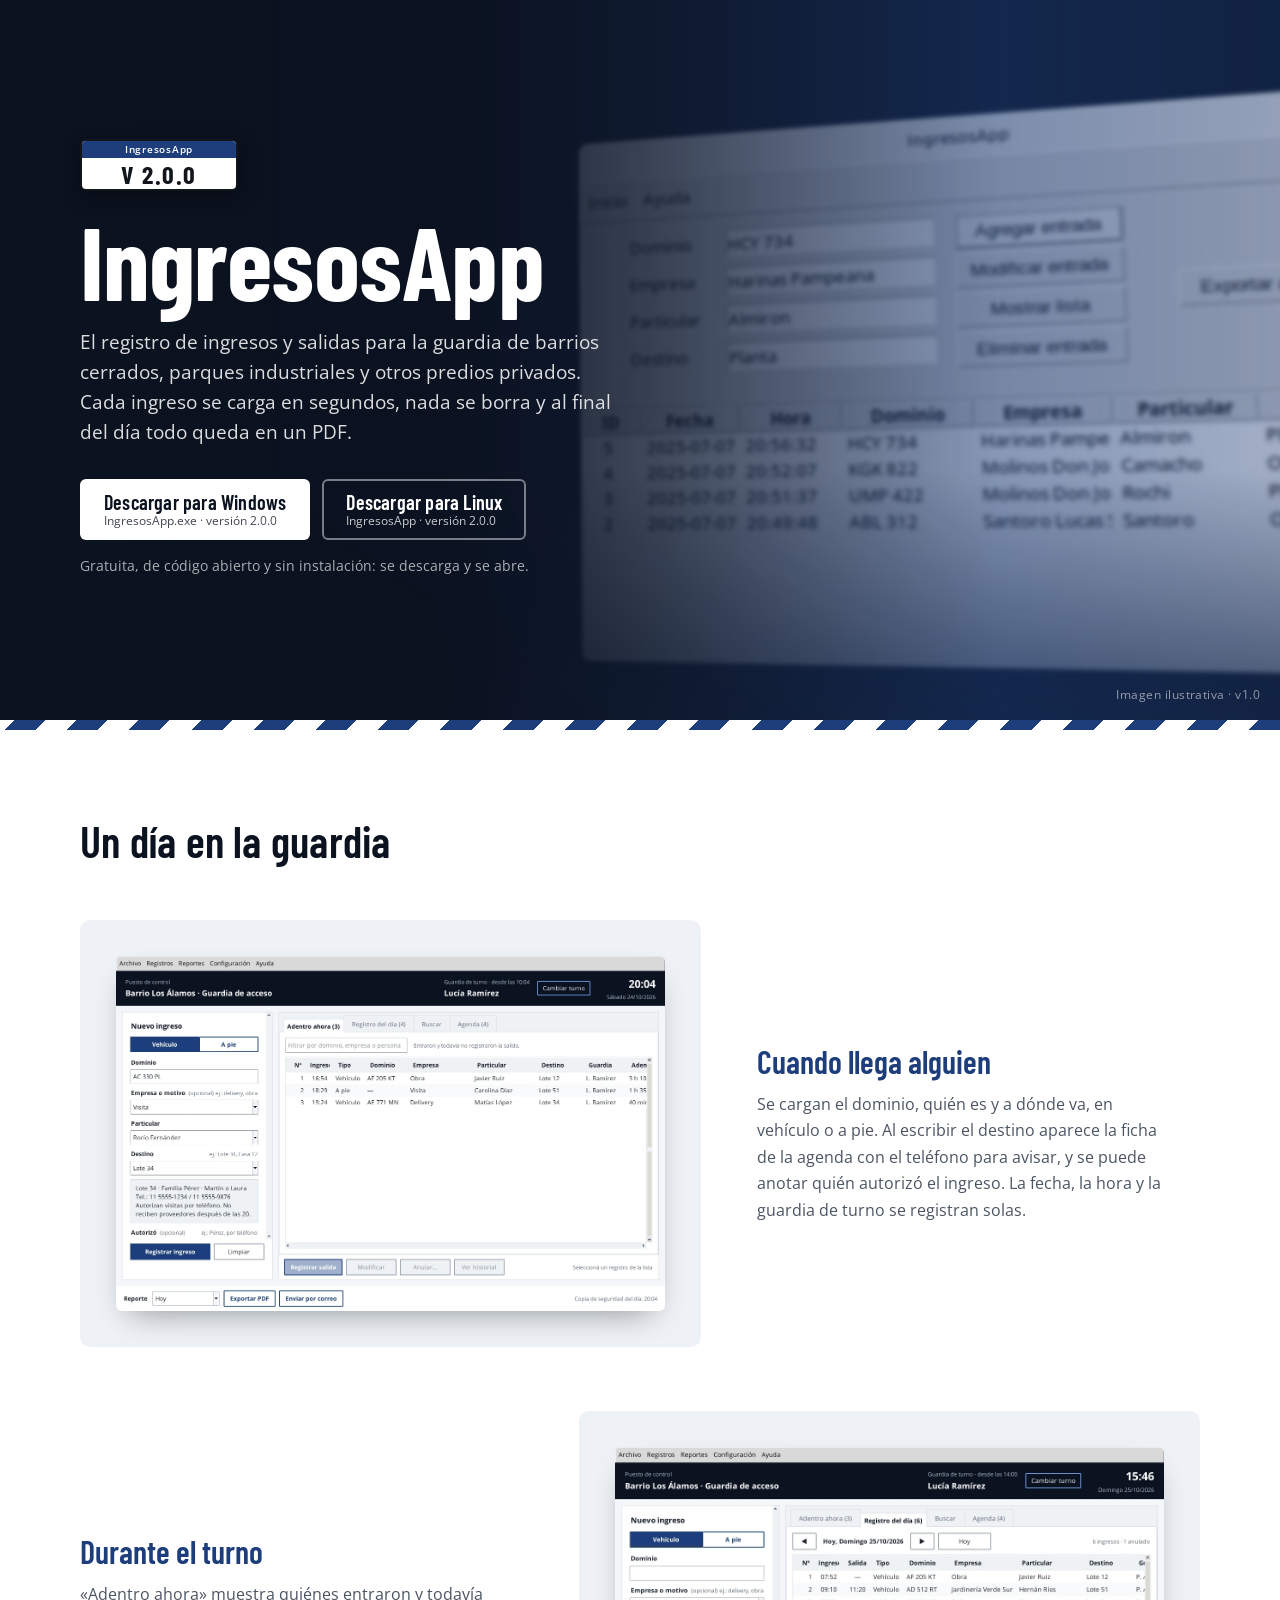
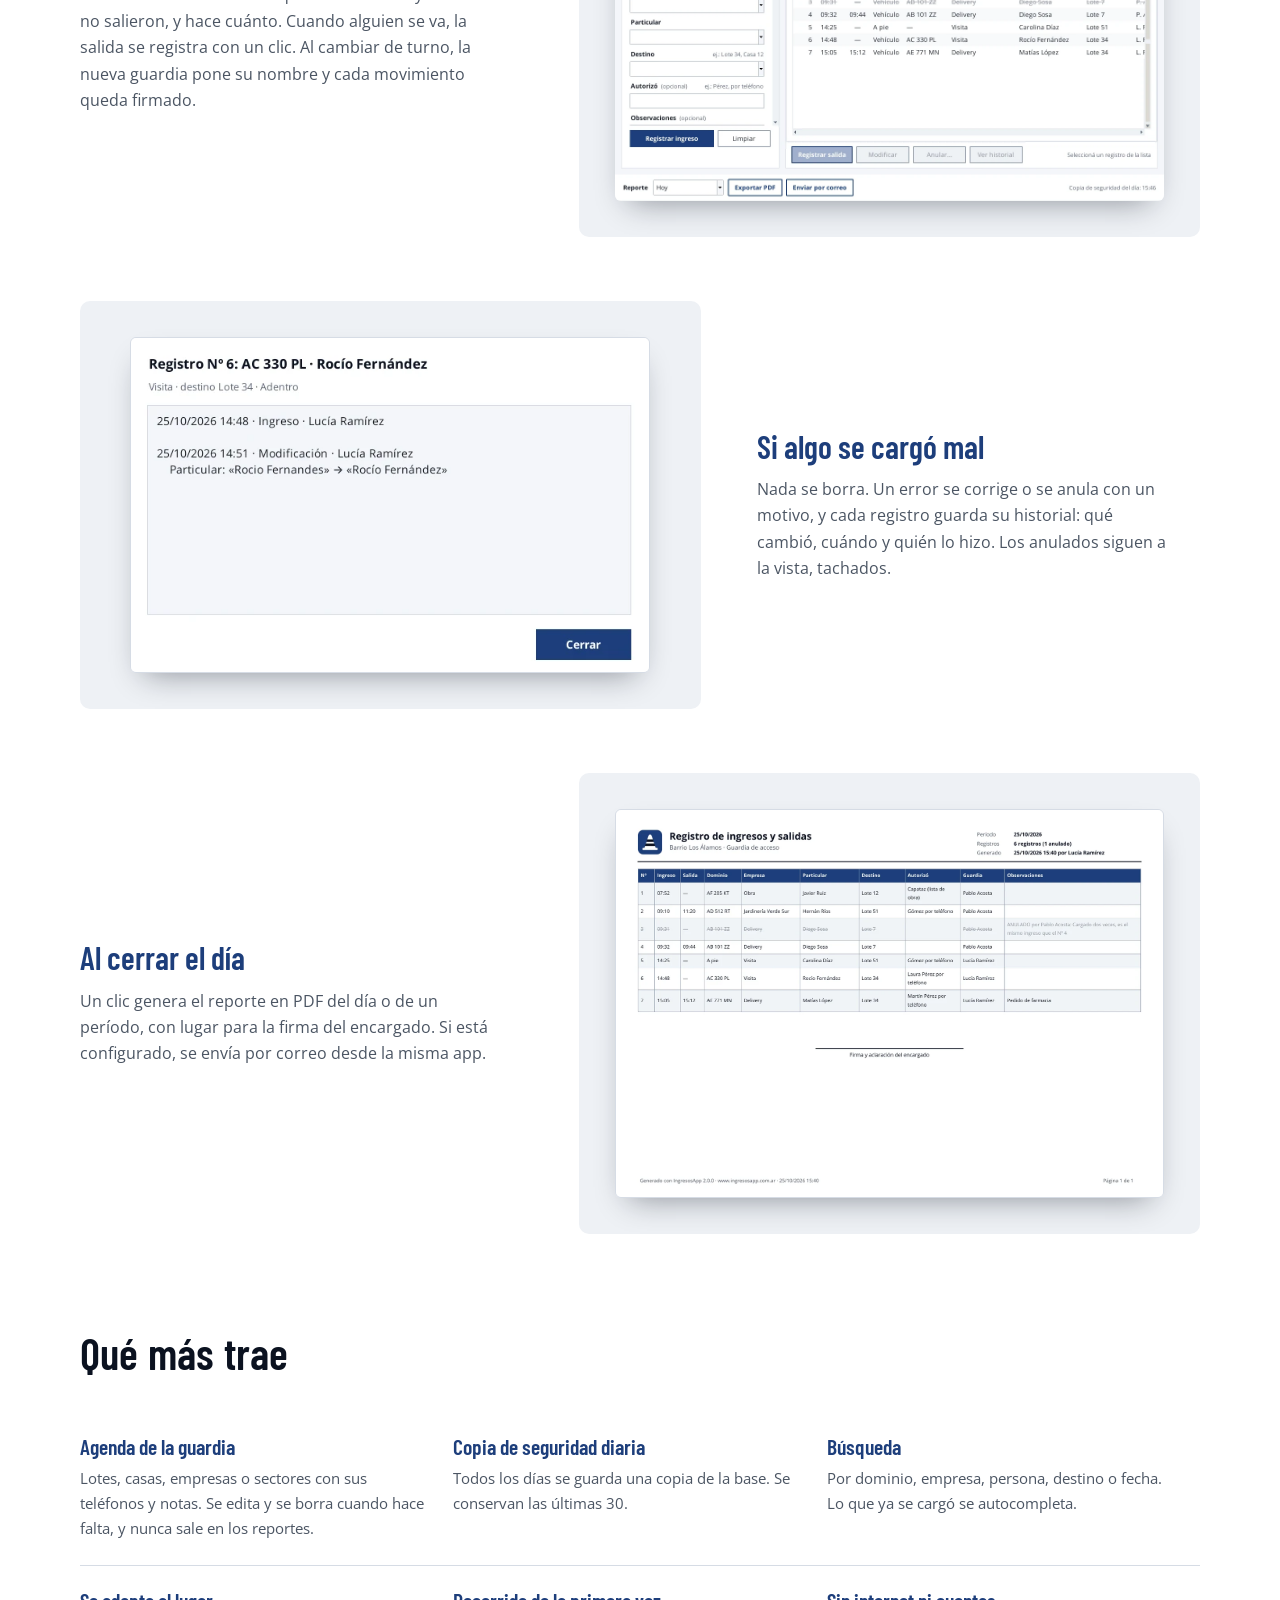
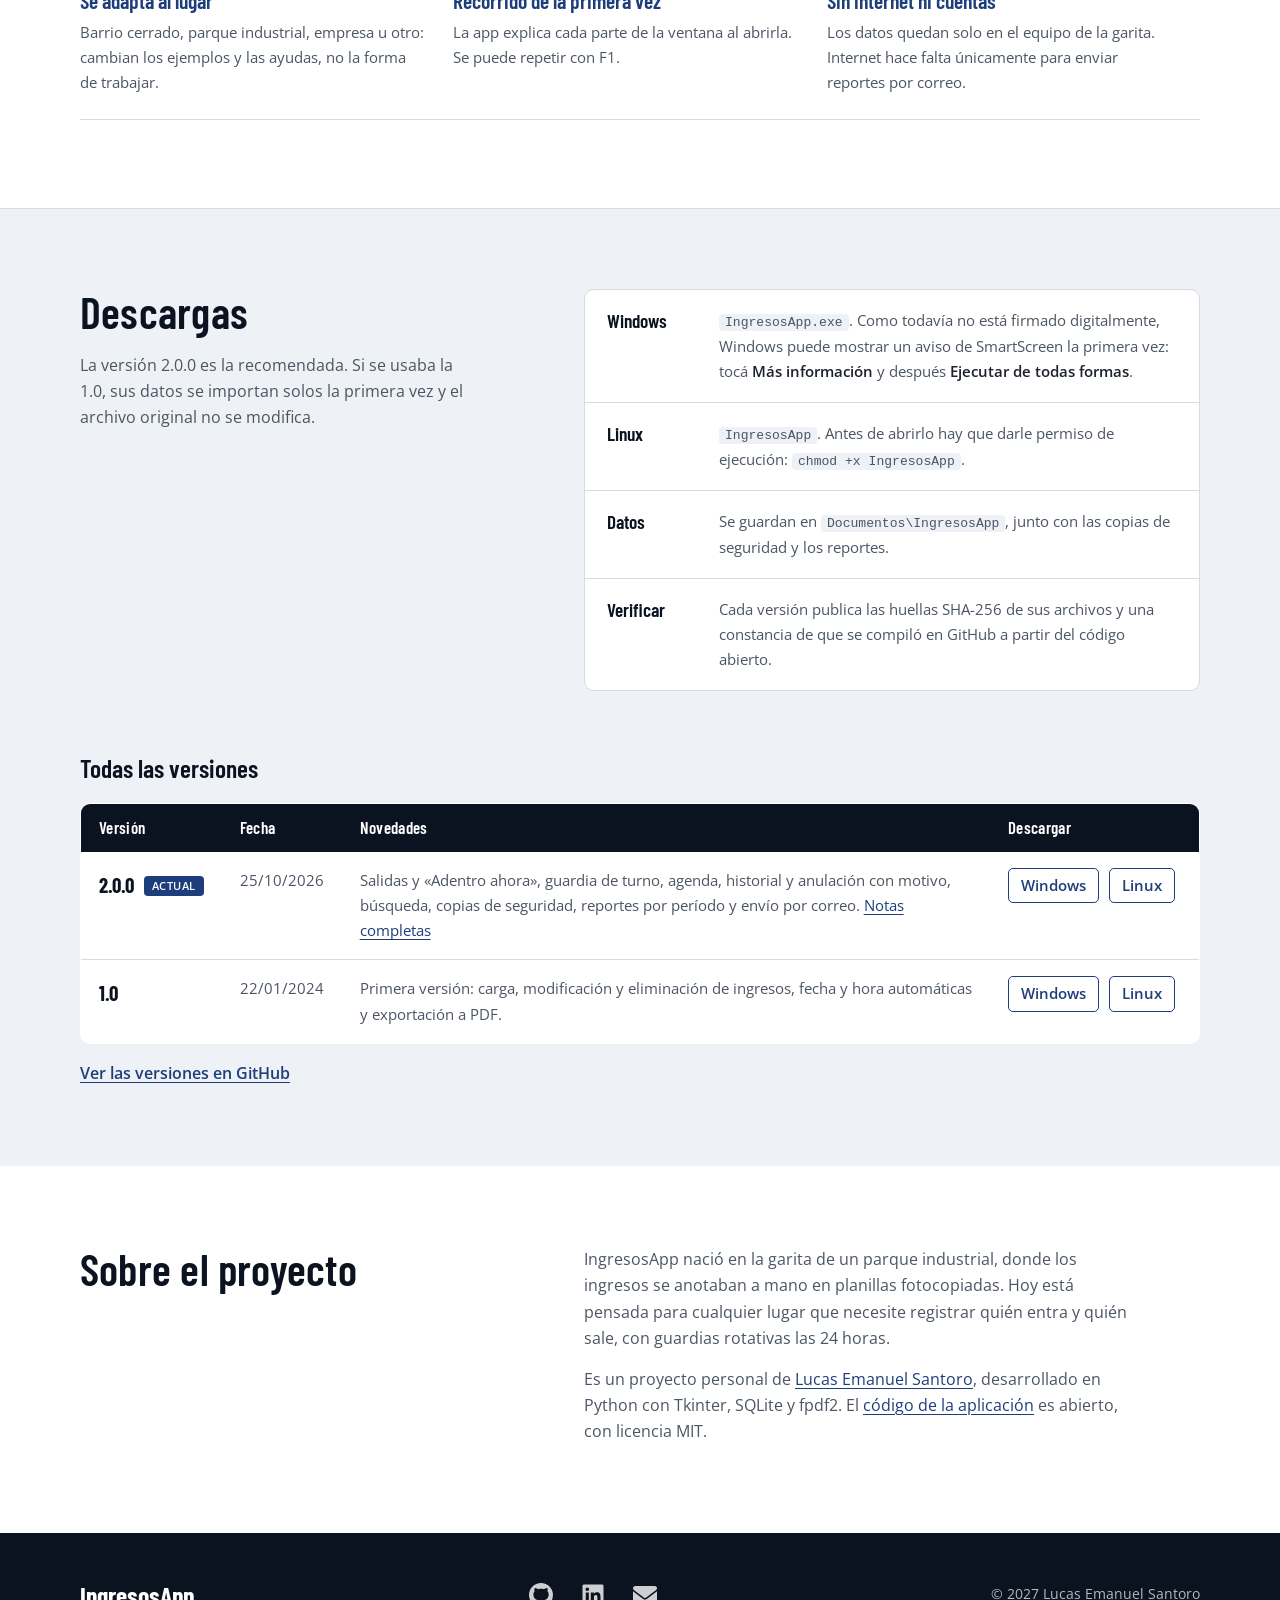
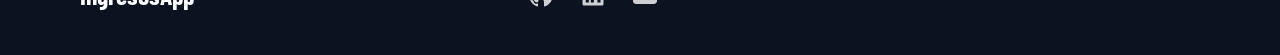
==== index.html @ 583773e7 "Patente 2.0.0, zoom en capturas y reporte PDF actual" ====
<!DOCTYPE html>
<html lang="es-AR">
<head>
  <meta charset="UTF-8" />
  <meta name="viewport" content="width=device-width, initial-scale=1" />
  <title>IngresosApp · Registro de ingresos para la guardia</title>
  <meta name="description" content="IngresosApp: aplicación de escritorio gratuita y de código abierto para registrar ingresos y salidas en barrios cerrados, parques industriales y otros predios privados. Descarga para Windows y Linux." />
  <meta name="theme-color" content="#0b1220" />
  <link rel="canonical" href="https://www.ingresosapp.com.ar/" />
  <link rel="icon" href="img/favicon.ico" sizes="any" />
  <link rel="icon" type="image/png" href="img/icono-32.png" sizes="32x32" />
  <link rel="apple-touch-icon" href="img/icono-180.png" />

  <meta property="og:type" content="website" />
  <meta property="og:locale" content="es_AR" />
  <meta property="og:title" content="IngresosApp · Registro de ingresos para la guardia" />
  <meta property="og:description" content="Ingresos y salidas, guardia de turno, agenda y reportes en PDF. Gratuita, para Windows y Linux." />
  <meta property="og:url" content="https://www.ingresosapp.com.ar/" />
  <meta property="og:image" content="https://www.ingresosapp.com.ar/img/og-imagen.jpg" />
  <meta property="og:image:width" content="1200" />
  <meta property="og:image:height" content="630" />
  <meta name="twitter:card" content="summary_large_image" />

  <link rel="preload" as="image" type="image/webp" href="img/banner-app.webp" fetchpriority="high" />
  <link rel="preconnect" href="https://fonts.googleapis.com" />
  <link rel="preconnect" href="https://fonts.gstatic.com" crossorigin />
  <link href="https://fonts.googleapis.com/css2?family=Barlow+Condensed:wght@500;600;700&family=Open+Sans:wght@400;600&display=swap" rel="stylesheet" />
  <link rel="stylesheet" href="styles.css?v=4" />
</head>
<body>

  <!-- Banner -->
  <header class="hero">
    <div class="hero-bg" aria-hidden="true">
      <img src="img/banner-app.webp" alt="" width="1220" height="832" fetchpriority="high" />
    </div>
    <p class="hero-caption">Imagen ilustrativa · v1.0</p>

    <div class="hero-inner">
      <p class="plate" aria-label="Versión 2.0.0">
        <span class="plate-band">IngresosApp</span>
        <span class="plate-text">V 2.0.0</span>
      </p>

      <h1>IngresosApp</h1>
      <p class="hero-lead">El registro de ingresos y salidas para la guardia de barrios cerrados, parques industriales y otros predios privados. Cada ingreso se carga en segundos, nada se borra y al final del día todo queda en un PDF.</p>

      <div class="hero-actions">
        <a class="btn btn--primary" href="https://github.com/Lucas68747/IngresosApp/releases/latest/download/IngresosApp.exe">
          Descargar para Windows
          <small>IngresosApp.exe · versión 2.0.0</small>
        </a>
        <a class="btn btn--ghost" href="https://github.com/Lucas68747/IngresosApp/releases/latest/download/IngresosApp">
          Descargar para Linux
          <small>IngresosApp · versión 2.0.0</small>
        </a>
      </div>
      <p class="hero-note">Gratuita, de código abierto y sin instalación: se descarga y se abre.</p>
    </div>
  </header>

  <div class="barrier" aria-hidden="true"></div>

  <main>

    <!-- Un día en la guardia -->
    <section class="day" aria-labelledby="day-title">
      <div class="wrap">
        <h2 id="day-title" class="section-heading">Un día en la guardia</h2>

        <article class="moment">
          <figure class="shot">
            <div class="zoom">
              <img src="img/captura-llegada.webp" width="1280" height="827" loading="lazy" decoding="async"
                 alt="Ventana de IngresosApp con un ingreso en carga: dominio, motivo, persona y destino, y debajo la ficha del lote con los teléfonos de la familia" />
            </div>
          </figure>
          <div class="moment-text">
            <h3>Cuando llega alguien</h3>
            <p>Se cargan el dominio, quién es y a dónde va, en vehículo o a pie. Al escribir el destino aparece la ficha de la agenda con el teléfono para avisar, y se puede anotar quién autorizó el ingreso. La fecha, la hora y la guardia de turno se registran solas.</p>
          </div>
        </article>

        <article class="moment moment--flip">
          <figure class="shot">
            <div class="zoom">
              <img src="img/captura-turno.webp" width="1220" height="788" loading="lazy" decoding="async"
                 alt="Registro del día en IngresosApp con siete ingresos, sus horarios de salida, la guardia de cada uno y un registro anulado tachado" />
            </div>
          </figure>
          <div class="moment-text">
            <h3>Durante el turno</h3>
            <p>«Adentro ahora» muestra quiénes entraron y todavía no salieron, y hace cuánto. Cuando alguien se va, la salida se registra con un clic. Al cambiar de turno, la nueva guardia pone su nombre y cada movimiento queda firmado.</p>
          </div>
        </article>

        <article class="moment">
          <figure class="shot shot--dialog">
            <div class="zoom">
              <img src="img/captura-historial.webp" width="642" height="414" loading="lazy" decoding="async"
                 alt="Historial de un registro en IngresosApp: el ingreso y una corrección del nombre, con fecha, hora y guardia" />
            </div>
          </figure>
          <div class="moment-text">
            <h3>Si algo se cargó mal</h3>
            <p>Nada se borra. Un error se corrige o se anula con un motivo, y cada registro guarda su historial: qué cambió, cuándo y quién lo hizo. Los anulados siguen a la vista, tachados.</p>
          </div>
        </article>

        <article class="moment moment--flip">
          <figure class="shot shot--paper">
            <div class="zoom">
              <img src="img/captura-reporte.webp" width="1400" height="991" loading="lazy" decoding="async"
                 alt="Reporte en PDF de IngresosApp con la tabla de ingresos y salidas del día y el lugar para la firma del encargado" />
            </div>
          </figure>
          <div class="moment-text">
            <h3>Al cerrar el día</h3>
            <p>Un clic genera el reporte en PDF del día o de un período, con lugar para la firma del encargado. Si está configurado, se envía por correo desde la misma app.</p>
          </div>
        </article>
      </div>
    </section>

    <!-- Qué más trae -->
    <section class="extras" aria-labelledby="extras-title">
      <div class="wrap">
        <h2 id="extras-title" class="section-heading">Qué más trae</h2>
        <ul class="extras-list">
          <li>
            <h3>Agenda de la guardia</h3>
            <p>Lotes, casas, empresas o sectores con sus teléfonos y notas. Se edita y se borra cuando hace falta, y nunca sale en los reportes.</p>
          </li>
          <li>
            <h3>Copia de seguridad diaria</h3>
            <p>Todos los días se guarda una copia de la base. Se conservan las últimas 30.</p>
          </li>
          <li>
            <h3>Búsqueda</h3>
            <p>Por dominio, empresa, persona, destino o fecha. Lo que ya se cargó se autocompleta.</p>
          </li>
          <li>
            <h3>Se adapta al lugar</h3>
            <p>Barrio cerrado, parque industrial, empresa u otro: cambian los ejemplos y las ayudas, no la forma de trabajar.</p>
          </li>
          <li>
            <h3>Recorrido de la primera vez</h3>
            <p>La app explica cada parte de la ventana al abrirla. Se puede repetir con F1.</p>
          </li>
          <li>
            <h3>Sin internet ni cuentas</h3>
            <p>Los datos quedan solo en el equipo de la garita. Internet hace falta únicamente para enviar reportes por correo.</p>
          </li>
        </ul>
      </div>
    </section>

    <!-- Descargas -->
    <section class="download" id="descargas" aria-labelledby="download-title">
      <div class="wrap">
        <div class="download-grid">
          <div>
            <h2 id="download-title" class="section-heading">Descargas</h2>
            <p>La versión 2.0.0 es la recomendada. Si se usaba la 1.0, sus datos se importan solos la primera vez y el archivo original no se modifica.</p>
          </div>

          <dl class="specs">
            <div>
              <dt>Windows</dt>
              <dd><code>IngresosApp.exe</code>. Como todavía no está firmado digitalmente, Windows puede mostrar un aviso de SmartScreen la primera vez: tocá <strong>Más información</strong> y después <strong>Ejecutar de todas formas</strong>.</dd>
            </div>
            <div>
              <dt>Linux</dt>
              <dd><code>IngresosApp</code>. Antes de abrirlo hay que darle permiso de ejecución: <code>chmod +x IngresosApp</code>.</dd>
            </div>
            <div>
              <dt>Datos</dt>
              <dd>Se guardan en <code>Documentos\IngresosApp</code>, junto con las copias de seguridad y los reportes.</dd>
            </div>
            <div>
              <dt>Verificar</dt>
              <dd>Cada versión publica las huellas SHA-256 de sus archivos y una constancia de que se compiló en GitHub a partir del código abierto.</dd>
            </div>
          </dl>
        </div>

        <div class="versions">
          <h3 class="versions-title">Todas las versiones</h3>
          <table>
            <thead>
              <tr>
                <th scope="col">Versión</th>
                <th scope="col">Fecha</th>
                <th scope="col">Novedades</th>
                <th scope="col">Descargar</th>
              </tr>
            </thead>
            <tbody>
              <tr>
                <th scope="row">2.0.0 <span class="tag">Actual</span></th>
                <td data-label="Fecha">25/10/2026</td>
                <td data-label="Novedades">Salidas y «Adentro ahora», guardia de turno, agenda, historial y anulación con motivo, búsqueda, copias de seguridad, reportes por período y envío por correo. <a href="https://github.com/Lucas68747/IngresosApp/releases/tag/v2.0.0" target="_blank" rel="noopener">Notas completas</a></td>
                <td data-label="Descargar" class="dl-links">
                  <a href="https://github.com/Lucas68747/IngresosApp/releases/download/v2.0.0/IngresosApp.exe">Windows</a>
                  <a href="https://github.com/Lucas68747/IngresosApp/releases/download/v2.0.0/IngresosApp">Linux</a>
                </td>
              </tr>
              <tr>
                <th scope="row">1.0</th>
                <td data-label="Fecha">22/01/2024</td>
                <td data-label="Novedades">Primera versión: carga, modificación y eliminación de ingresos, fecha y hora automáticas y exportación a PDF.</td>
                <td data-label="Descargar" class="dl-links">
                  <a href="https://github.com/Lucas68747/IngresosApp/releases/download/v1.0/IngresosApp.exe">Windows</a>
                  <a href="https://github.com/Lucas68747/IngresosApp/releases/download/v1.0/IngresosApp">Linux</a>
                </td>
              </tr>
            </tbody>
          </table>
          <p class="more-link"><a href="https://github.com/Lucas68747/IngresosApp/releases" target="_blank" rel="noopener">Ver las versiones en GitHub</a></p>
        </div>
      </div>
    </section>

    <!-- Sobre el proyecto -->
    <section class="about" aria-labelledby="about-title">
      <div class="wrap about-grid">
        <h2 id="about-title" class="section-heading">Sobre el proyecto</h2>
        <div class="about-text">
          <p>IngresosApp nació en la garita de un parque industrial, donde los ingresos se anotaban a mano en planillas fotocopiadas. Hoy está pensada para cualquier lugar que necesite registrar quién entra y quién sale, con guardias rotativas las 24 horas.</p>
          <p>Es un proyecto personal de <a href="https://www.lucassantoro.com.ar/" target="_blank" rel="noopener">Lucas Emanuel Santoro</a>, desarrollado en Python con Tkinter, SQLite y fpdf2. El <a href="https://github.com/Lucas68747/IngresosApp" target="_blank" rel="noopener">código de la aplicación</a> es abierto, con licencia MIT.</p>
        </div>
      </div>
    </section>

  </main>

  <footer class="site-footer">
    <div class="wrap footer-inner">
      <p class="footer-brand">IngresosApp</p>
      <ul class="social">
        <li>
          <a href="https://github.com/Lucas68747" target="_blank" rel="noopener" aria-label="GitHub">
            <svg viewBox="0 0 16 16" aria-hidden="true"><path fill="currentColor" d="M8 0C3.58 0 0 3.58 0 8c0 3.54 2.29 6.53 5.47 7.59.4.07.55-.17.55-.38 0-.19-.01-.82-.01-1.49-2.01.37-2.53-.49-2.69-.94-.09-.23-.48-.94-.82-1.13-.28-.15-.68-.52-.01-.53.63-.01 1.08.58 1.23.82.72 1.21 1.87.87 2.33.66.07-.52.28-.87.51-1.07-1.78-.2-3.64-.89-3.64-3.95 0-.87.31-1.59.82-2.15-.08-.2-.36-1.02.08-2.12 0 0 .67-.21 2.2.82.64-.18 1.32-.27 2-.27.68 0 1.36.09 2 .27 1.53-1.04 2.2-.82 2.2-.82.44 1.1.16 1.92.08 2.12.51.56.82 1.27.82 2.15 0 3.07-1.87 3.75-3.65 3.95.29.25.54.73.54 1.48 0 1.07-.01 1.93-.01 2.2 0 .21.15.46.55.38A8.013 8.013 0 0016 8c0-4.42-3.58-8-8-8z"/></svg>
          </a>
        </li>
        <li>
          <a href="https://www.linkedin.com/in/lucassantoro/" target="_blank" rel="noopener" aria-label="LinkedIn">
            <svg viewBox="0 0 448 512" aria-hidden="true"><path fill="currentColor" d="M416 32H31.9C14.3 32 0 46.5 0 64.3v383.4C0 465.5 14.3 480 31.9 480H416c17.6 0 32-14.5 32-32.3V64.3c0-17.8-14.4-32.3-32-32.3zM135.4 416H69V202.2h66.5V416zm-33.2-243c-21.3 0-38.5-17.3-38.5-38.5S80.9 96 102.2 96c21.2 0 38.5 17.3 38.5 38.5 0 21.3-17.2 38.5-38.5 38.5zm282.1 243h-66.4V312c0-24.8-.5-56.7-34.5-56.7-34.6 0-39.9 27-39.9 54.9V416h-66.4V202.2h63.7v29.2h.9c8.9-16.8 30.6-34.5 62.9-34.5 67.2 0 79.7 44.3 79.7 101.9V416z"/></svg>
          </a>
        </li>
        <li>
          <a href="mailto:lucassantoroemanuel@gmail.com" aria-label="Correo electrónico">
            <svg viewBox="0 0 512 512" aria-hidden="true"><path fill="currentColor" d="M48 64C21.5 64 0 85.5 0 112c0 15.1 7.1 29.3 19.2 38.4L236.8 313.6c11.4 8.5 27 8.5 38.4 0L492.8 150.4c12.1-9.1 19.2-23.3 19.2-38.4c0-26.5-21.5-48-48-48L48 64zM0 176L0 384c0 35.3 28.7 64 64 64l384 0c35.3 0 64-28.7 64-64l0-208L294.4 339.2c-22.8 17.1-54 17.1-76.8 0L0 176z"/></svg>
          </a>
        </li>
      </ul>
      <p class="copyright">&copy; 2027 Lucas Emanuel Santoro</p>
    </div>
  </footer>

  <script>
    // Zoom de las capturas: al pasar el mouse, se amplía la zona donde está el puntero.
    document.querySelectorAll(".zoom").forEach((marco) => {
      marco.addEventListener("mousemove", (e) => {
        const r = marco.getBoundingClientRect();
        marco.style.setProperty("--x", ((e.clientX - r.left) / r.width) * 100 + "%");
        marco.style.setProperty("--y", ((e.clientY - r.top) / r.height) * 100 + "%");
      });
    });
  </script>

</body>
</html>
---- styles.css ----
/* ==========================================================
   IngresosApp
   Paleta compartida con lucassantoro.com.ar; tipografía y
   composición propias (cartelería vial / guardia de acceso).
   ========================================================== */
:root {
  --night: #0b1220;
  --night-2: #101c33;
  --blue: #1d3e7b;
  --blue-dark: #163161;
  --signal: #6f9ae0;      /* celeste: acentos sobre fondo oscuro y foco */
  --mist: #eef1f5;
  --paper: #ffffff;
  --ink: #1c222c;
  --ink-soft: #4b5563;
  --line: #d6dce5;
  --display: 'Barlow Condensed', 'Arial Narrow', sans-serif;
  --body: 'Open Sans', system-ui, sans-serif;
  --mono: ui-monospace, "Cascadia Mono", Consolas, monospace;
}

*, *::before, *::after {
  margin: 0;
  padding: 0;
  box-sizing: border-box;
}

body {
  font-family: var(--body);
  font-size: 1rem;
  line-height: 1.65;
  color: var(--ink);
  background: var(--paper);
  -webkit-font-smoothing: antialiased;
}

img { display: block; max-width: 100%; }

a { color: var(--blue); text-underline-offset: 3px; }
a:hover { color: var(--blue-dark); }

a:focus-visible {
  outline: 3px solid var(--signal);
  outline-offset: 3px;
  border-radius: 4px;
}

code {
  font-family: var(--mono);
  font-size: 0.86em;
  padding: 1px 6px;
  background: var(--mist);
  border-radius: 4px;
  white-space: nowrap;
}

.wrap {
  width: min(100% - 40px, 1120px);
  margin-inline: auto;
}

.section-heading {
  font-family: var(--display);
  font-weight: 600;
  font-size: clamp(2rem, 1.5rem + 2vw, 2.75rem);
  line-height: 1.05;
  letter-spacing: 0.005em;
  color: var(--night);
}

/* ==========================================================
   Banner: la app de fondo, velada en azul noche
   ========================================================== */
.hero {
  position: relative;
  isolation: isolate;
  overflow: hidden;
  min-height: clamp(560px, 82vh, 720px);
  display: flex;
  align-items: center;
  color: #fff;
  background: var(--night);
}

.hero-bg {
  position: absolute;
  inset: 0;
  z-index: -2;
  perspective: 1600px;
}

.hero-bg img {
  position: absolute;
  top: 52%;
  right: -10%;
  width: min(68vw, 1000px);
  height: auto;
  border-radius: 10px;
  transform: translateY(-50%) rotateY(-16deg) rotateX(5deg) rotateZ(-2deg);
  transform-origin: right center;
  filter: blur(2.5px) saturate(0.55);
  opacity: 0.95;
  transition: filter 0.6s ease, transform 0.8s ease;
}

/* Velo: azul noche sólido detrás del texto, que se abre hacia la captura */
.hero::before {
  content: "";
  position: absolute;
  inset: 0;
  z-index: -1;
  background:
    linear-gradient(90deg,
      var(--night) 0%,
      rgba(11, 18, 32, 0.96) 34%,
      rgba(16, 28, 51, 0.78) 52%,
      rgba(29, 62, 123, 0.5) 78%,
      rgba(29, 62, 123, 0.38) 100%),
    linear-gradient(0deg, rgba(11, 18, 32, 0.7) 0%, rgba(11, 18, 32, 0) 35%);
  transition: opacity 0.6s ease;
}

/* Al pasar el mouse, la captura se enfoca: la app "aparece" detrás del texto */
@media (hover: hover) {
  .hero:hover .hero-bg img {
    filter: blur(0) saturate(0.85);
  }
}

@media (hover: hover) and (prefers-reduced-motion: no-preference) {
  .hero:hover .hero-bg img {
    transform: translateY(-50%) rotateY(-11deg) rotateX(3deg) rotateZ(-1.5deg);
  }
}

/* Leyenda sobre la captura del banner */
.hero-caption {
  position: absolute;
  right: 20px;
  bottom: 16px;
  z-index: 1;
  font-size: 0.72rem;
  letter-spacing: 0.04em;
  color: rgba(255, 255, 255, 0.55);
}

.hero-inner {
  width: min(100% - 40px, 1120px);
  margin-inline: auto;
  padding: 72px 0 80px;
}

.hero-inner > * { max-width: 540px; }

/* Patente Mercosur con la versión */
.plate {
  display: inline-flex;
  flex-direction: column;
  align-items: stretch;
  width: 158px;
  overflow: hidden;
  background: #fff;
  border: 2px solid #11151c;
  border-radius: 6px;
  color: #11151c;
  text-align: center;
  box-shadow: 0 6px 18px rgba(0, 0, 0, 0.35);
}

.plate-band {
  background: var(--blue);
  color: #fff;
  font-family: var(--body);
  font-size: 0.6rem;
  font-weight: 600;
  letter-spacing: 0.08em;
  line-height: 1;
  padding: 4px 0 3px;
}

.plate-text {
  font-family: var(--display);
  font-size: 1.6rem;
  font-weight: 700;
  letter-spacing: 0.08em;
  line-height: 1.1;
  padding: 2px 0 1px;
}

.hero h1 {
  margin-top: 22px;
  font-family: var(--display);
  font-weight: 700;
  font-size: clamp(3.6rem, 2.2rem + 6vw, 6.5rem);
  line-height: 0.9;
  letter-spacing: -0.005em;
}

.hero-lead {
  margin-top: 20px;
  font-size: clamp(1.02rem, 0.95rem + 0.35vw, 1.18rem);
  line-height: 1.6;
  color: rgba(255, 255, 255, 0.86);
}

.hero-actions {
  display: flex;
  flex-wrap: wrap;
  gap: 12px;
  margin-top: 32px;
}

.hero-note {
  margin-top: 14px;
  font-size: 0.9rem;
  color: rgba(255, 255, 255, 0.66);
}

/* Botones de descarga */
.btn {
  display: inline-flex;
  flex-direction: column;
  justify-content: center;
  min-height: 56px;
  padding: 10px 22px;
  font-family: var(--display);
  font-size: 1.25rem;
  font-weight: 600;
  line-height: 1.15;
  letter-spacing: 0.01em;
  text-decoration: none;
  border-radius: 6px;
  border: 2px solid transparent;
  transition: background-color 0.15s ease, border-color 0.15s ease, color 0.15s ease;
}

.btn small {
  font-family: var(--body);
  font-size: 0.74rem;
  font-weight: 400;
  letter-spacing: 0;
  opacity: 0.78;
}

.btn--primary {
  color: var(--night);
  background: #fff;
}

.btn--primary:hover {
  color: var(--night);
  background: #dfe8f6;
}

.btn--ghost {
  color: #fff;
  border-color: rgba(255, 255, 255, 0.45);
}

.btn--ghost:hover {
  color: #fff;
  border-color: #fff;
  background: rgba(255, 255, 255, 0.08);
}

.hero a:focus-visible { outline-color: #fff; }

/* Banda de barrera: la única franja decorativa del sitio */
.barrier {
  height: 10px;
  background: repeating-linear-gradient(-45deg,
    var(--blue) 0 22px,
    #fff 22px 44px);
}

/* ==========================================================
   Un día en la guardia
   ========================================================== */
.day {
  padding: 88px 0 96px;
}

.day .section-heading {
  margin-bottom: 56px;
}

.moment {
  display: grid;
  grid-template-columns: 1fr;
  gap: 24px;
  align-items: center;
}

.moment + .moment {
  margin-top: 64px;
}

@media (min-width: 860px) {
  .moment {
    grid-template-columns: 7fr 5fr;
    gap: 56px;
  }

  .moment--flip {
    grid-template-columns: 5fr 7fr;
  }

  .moment--flip .shot { order: 2; }
}

.shot {
  background: var(--mist);
  border-radius: 10px;
  padding: clamp(16px, 3vw, 36px);
}

/* Marco de cada captura: al pasar el mouse se amplía donde apunta el puntero */
.zoom {
  overflow: hidden;
  border-radius: 6px;
  box-shadow: 0 14px 30px -14px rgba(11, 18, 32, 0.45);
}

.zoom img {
  width: 100%;
  height: auto;
  transform-origin: var(--x, 50%) var(--y, 50%);
  transition: transform 0.25s ease;
}

@media (hover: hover) and (pointer: fine) {
  .zoom { cursor: zoom-in; }
  .zoom:hover img { transform: scale(2.2); }
}

.shot--paper .zoom,
.shot--dialog .zoom {
  border: 1px solid var(--line);
}

.shot--dialog .zoom {
  max-width: 520px;
  margin-inline: auto;
}

.moment-text h3 {
  font-family: var(--display);
  font-weight: 600;
  font-size: clamp(1.6rem, 1.35rem + 0.9vw, 2rem);
  line-height: 1.1;
  color: var(--blue);
}

.moment-text p {
  margin-top: 12px;
  max-width: 46ch;
  color: var(--ink-soft);
}

/* ==========================================================
   Qué más trae
   ========================================================== */
.extras {
  padding: 0 0 88px;
}

.extras .section-heading {
  margin-bottom: 36px;
}

.extras-list {
  list-style: none;
  display: grid;
  grid-template-columns: repeat(auto-fit, minmax(260px, 1fr));
}

@media (min-width: 900px) {
  .extras-list { grid-template-columns: repeat(3, 1fr); }
  gap: 0;
  border-top: 3px solid var(--night);
}

.extras-list li {
  padding: 22px 28px 24px 0;
  border-bottom: 1px solid var(--line);
}

.extras-list h3 {
  font-family: var(--display);
  font-weight: 600;
  font-size: 1.35rem;
  line-height: 1.2;
  color: var(--blue);
}

.extras-list p {
  margin-top: 6px;
  max-width: 40ch;
  font-size: 0.95rem;
  color: var(--ink-soft);
}

/* ==========================================================
   Descargas
   ========================================================== */
.download {
  padding: 80px 0;
  background: var(--mist);
  border-top: 1px solid var(--line);
}

.download-grid {
  display: grid;
  gap: 36px;
}

@media (min-width: 860px) {
  .download-grid {
    grid-template-columns: 5fr 7fr;
    gap: 64px;
  }
}

.download-grid > div > p {
  margin-top: 16px;
  max-width: 44ch;
  color: var(--ink-soft);
}

.download .more-link {
  margin-top: 16px;
  font-weight: 600;
}

.specs strong { color: var(--ink); font-weight: 600; }

/* Tabla de versiones */
.versions {
  margin-top: 56px;
}

.versions-title {
  font-family: var(--display);
  font-weight: 600;
  font-size: 1.6rem;
  color: var(--night);
  margin-bottom: 14px;
}

.versions table {
  width: 100%;
  border-collapse: collapse;
  background: var(--paper);
  border: 1px solid var(--line);
  border-radius: 10px;
  overflow: hidden;
  font-size: 0.95rem;
}

.versions thead th {
  text-align: left;
  font-family: var(--display);
  font-weight: 600;
  font-size: 1.05rem;
  letter-spacing: 0.02em;
  color: #fff;
  background: var(--night);
  padding: 10px 18px;
}

.versions td,
.versions tbody th {
  padding: 16px 18px;
  vertical-align: top;
  text-align: left;
  color: var(--ink-soft);
}

.versions tbody tr + tr > * {
  border-top: 1px solid var(--line);
}

.versions tbody th {
  font-family: var(--display);
  font-size: 1.3rem;
  font-weight: 700;
  color: var(--night);
  white-space: nowrap;
}

.versions td[data-label="Fecha"] { white-space: nowrap; }

.tag {
  display: inline-block;
  margin-left: 6px;
  padding: 1px 8px;
  vertical-align: 3px;
  font-family: var(--body);
  font-size: 0.68rem;
  font-weight: 600;
  letter-spacing: 0.04em;
  text-transform: uppercase;
  color: #fff;
  background: var(--blue);
  border-radius: 4px;
}

.dl-links {
  white-space: nowrap;
}

.dl-links a {
  display: inline-block;
  padding: 4px 12px;
  margin: 0 6px 6px 0;
  font-weight: 600;
  text-decoration: none;
  border: 1.5px solid var(--blue);
  border-radius: 5px;
}

.dl-links a:hover {
  color: #fff;
  background: var(--blue);
}

.specs {
  display: grid;
  gap: 0;
  background: var(--paper);
  border: 1px solid var(--line);
  border-radius: 10px;
}

.specs > div {
  display: grid;
  grid-template-columns: 96px 1fr;
  gap: 16px;
  padding: 18px 22px;
}

.specs > div + div {
  border-top: 1px solid var(--line);
}

.specs dt {
  font-family: var(--display);
  font-size: 1.2rem;
  font-weight: 600;
  color: var(--night);
  line-height: 1.4;
}

.specs dd {
  color: var(--ink-soft);
  font-size: 0.95rem;
}

/* ==========================================================
   Sobre el proyecto
   ========================================================== */
.about {
  padding: 80px 0 88px;
}

.about-grid {
  display: grid;
  gap: 20px;
}

@media (min-width: 860px) {
  .about-grid {
    grid-template-columns: 5fr 7fr;
    gap: 64px;
  }
}

.about-text p {
  max-width: 62ch;
  color: var(--ink-soft);
}

.about-text p + p { margin-top: 14px; }

/* ==========================================================
   Footer
   ========================================================== */
.site-footer {
  background: var(--night);
  color: rgba(255, 255, 255, 0.7);
  padding: 40px 0;
}

.footer-inner {
  display: flex;
  flex-wrap: wrap;
  align-items: center;
  justify-content: space-between;
  gap: 16px 32px;
}

.footer-brand {
  font-family: var(--display);
  font-size: 1.6rem;
  font-weight: 700;
  color: #fff;
}

.social {
  display: flex;
  gap: 8px;
  list-style: none;
}

.social a {
  display: grid;
  place-items: center;
  width: 44px;
  height: 44px;
  border-radius: 50%;
  color: rgba(255, 255, 255, 0.8);
  transition: color 0.15s ease, background-color 0.15s ease;
}

.social a:hover {
  color: #fff;
  background: rgba(255, 255, 255, 0.08);
}

.social a:focus-visible { outline-color: #fff; }

.social svg {
  width: 24px;
  height: 24px;
}

.copyright {
  font-size: 0.85rem;
}

/* ==========================================================
   Pantallas chicas
   ========================================================== */
@media (max-width: 760px) {
  .hero {
    min-height: 0;
  }

  .hero-bg img {
    top: auto;
    bottom: -6%;
    right: -38%;
    width: 125%;
    transform: rotateY(-14deg) rotateX(4deg) rotateZ(-3deg);
    opacity: 0.85;
    filter: blur(1.2px) saturate(0.7);
  }

  .hero::before {
    background: linear-gradient(180deg,
      var(--night) 0%,
      rgba(11, 18, 32, 0.95) 58%,
      rgba(16, 28, 51, 0.7) 80%,
      rgba(29, 62, 123, 0.45) 100%);
  }

  .hero-inner { padding: 56px 0 200px; }

  .btn { width: 100%; }

  .day { padding: 64px 0 72px; }
  .day .section-heading { margin-bottom: 36px; }
  .moment + .moment { margin-top: 48px; }

  .specs > div { grid-template-columns: 1fr; gap: 4px; }

  .extras { padding-bottom: 64px; }
  .extras-list li { padding-right: 0; }

  .hero-caption { right: 16px; bottom: 10px; }

  /* La tabla de versiones pasa a tarjetas */
  .versions table, .versions tbody, .versions tr, .versions td, .versions tbody th { display: block; }
  .versions thead { display: none; }
  .versions tbody th { padding-bottom: 4px; }
  .versions td { padding-top: 4px; padding-bottom: 4px; }
  .versions td:last-child { padding-bottom: 16px; }
  .versions tbody tr + tr > * { border-top: 0; }
  .versions tbody tr + tr { border-top: 1px solid var(--line); }
  .versions td[data-label="Fecha"]::before { content: "Publicada el "; }

  .footer-inner { justify-content: center; text-align: center; flex-direction: column; }
}

@media (prefers-reduced-motion: reduce) {
  *, *::before, *::after {
    transition-duration: 0.01ms !important;
  }
}
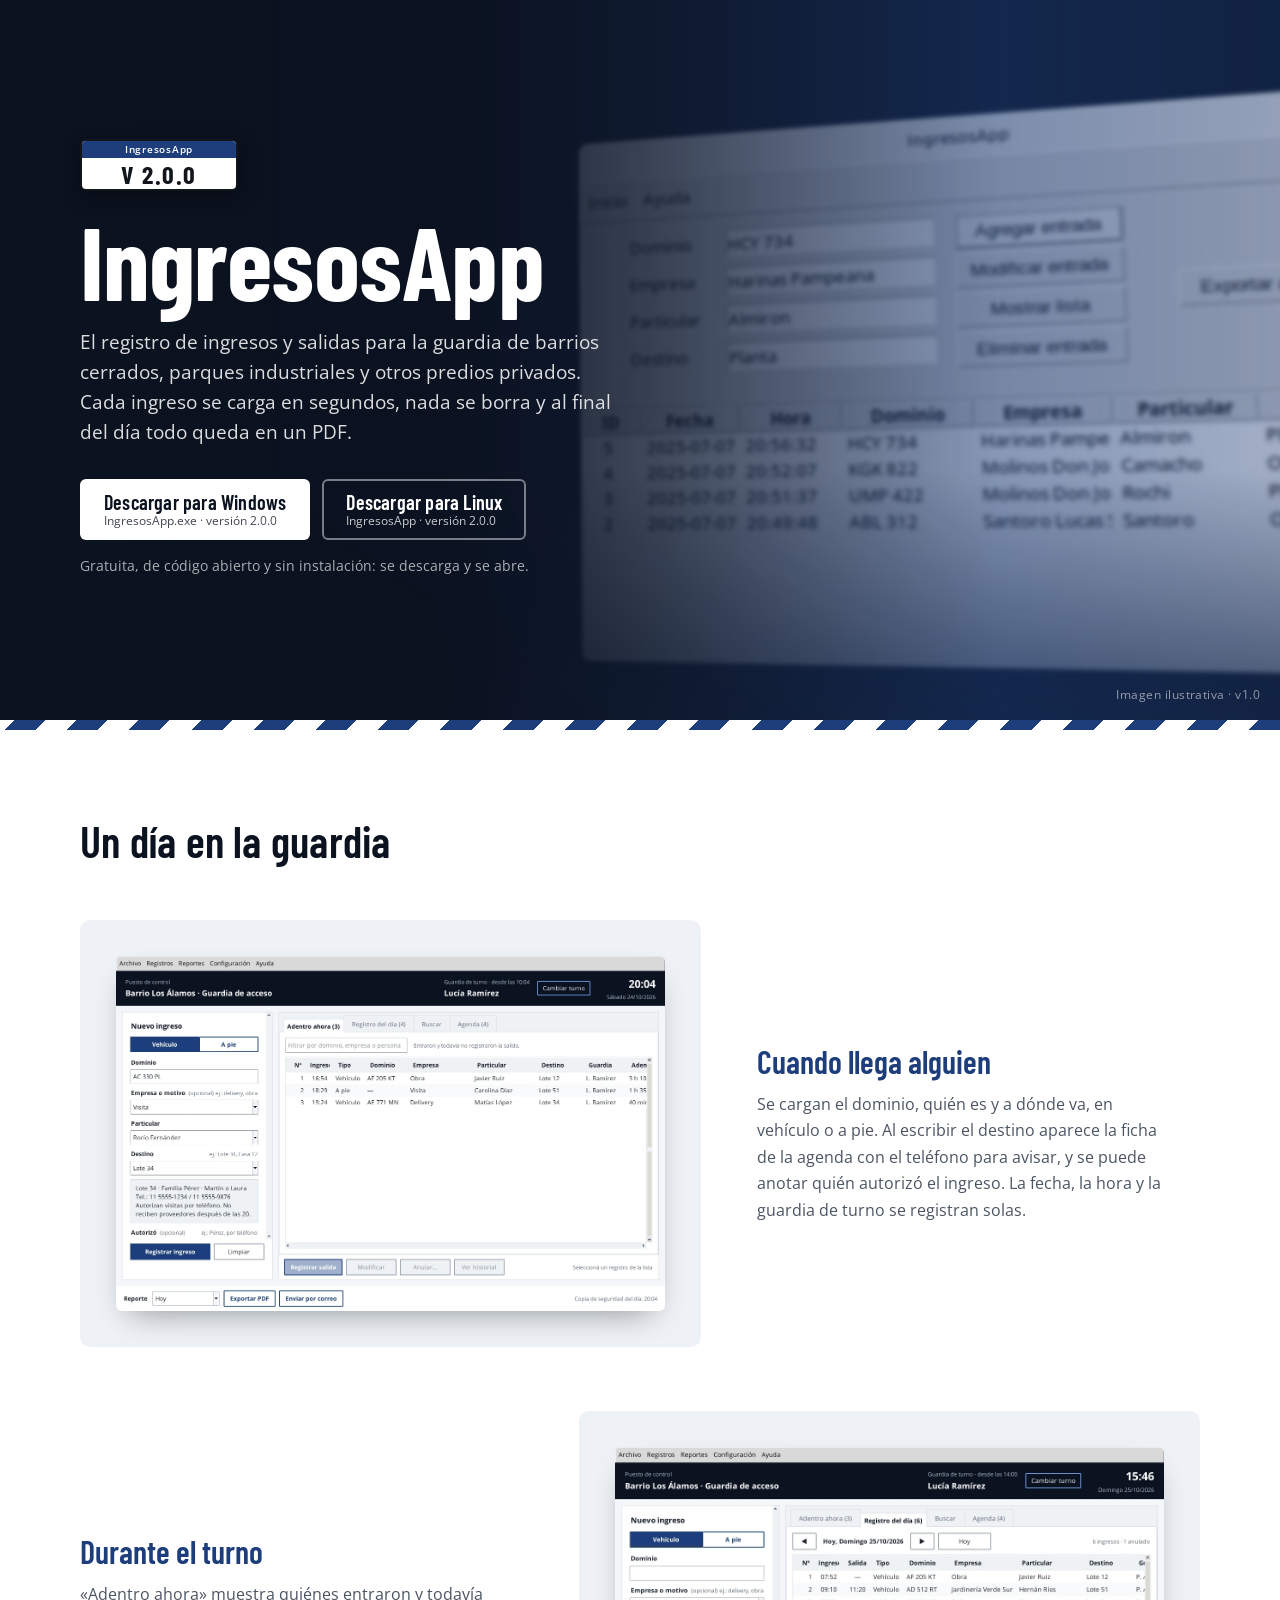
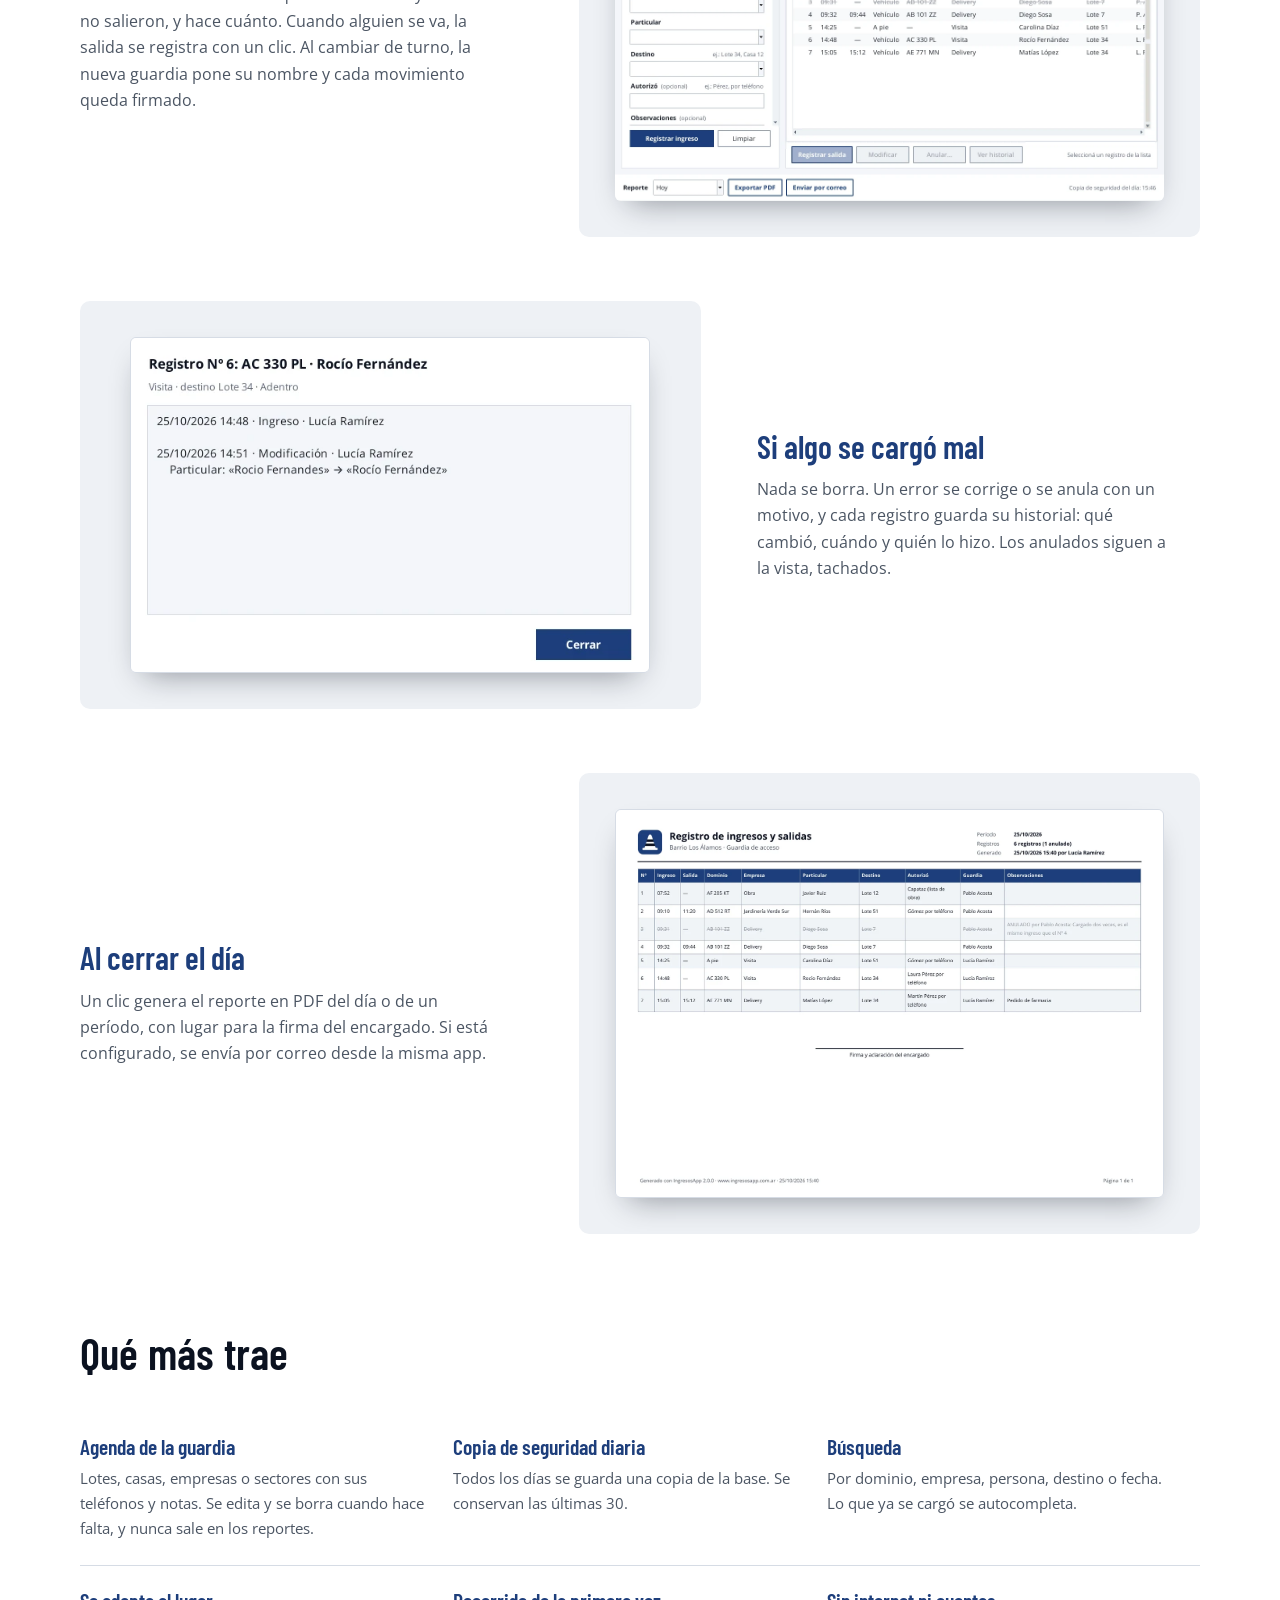
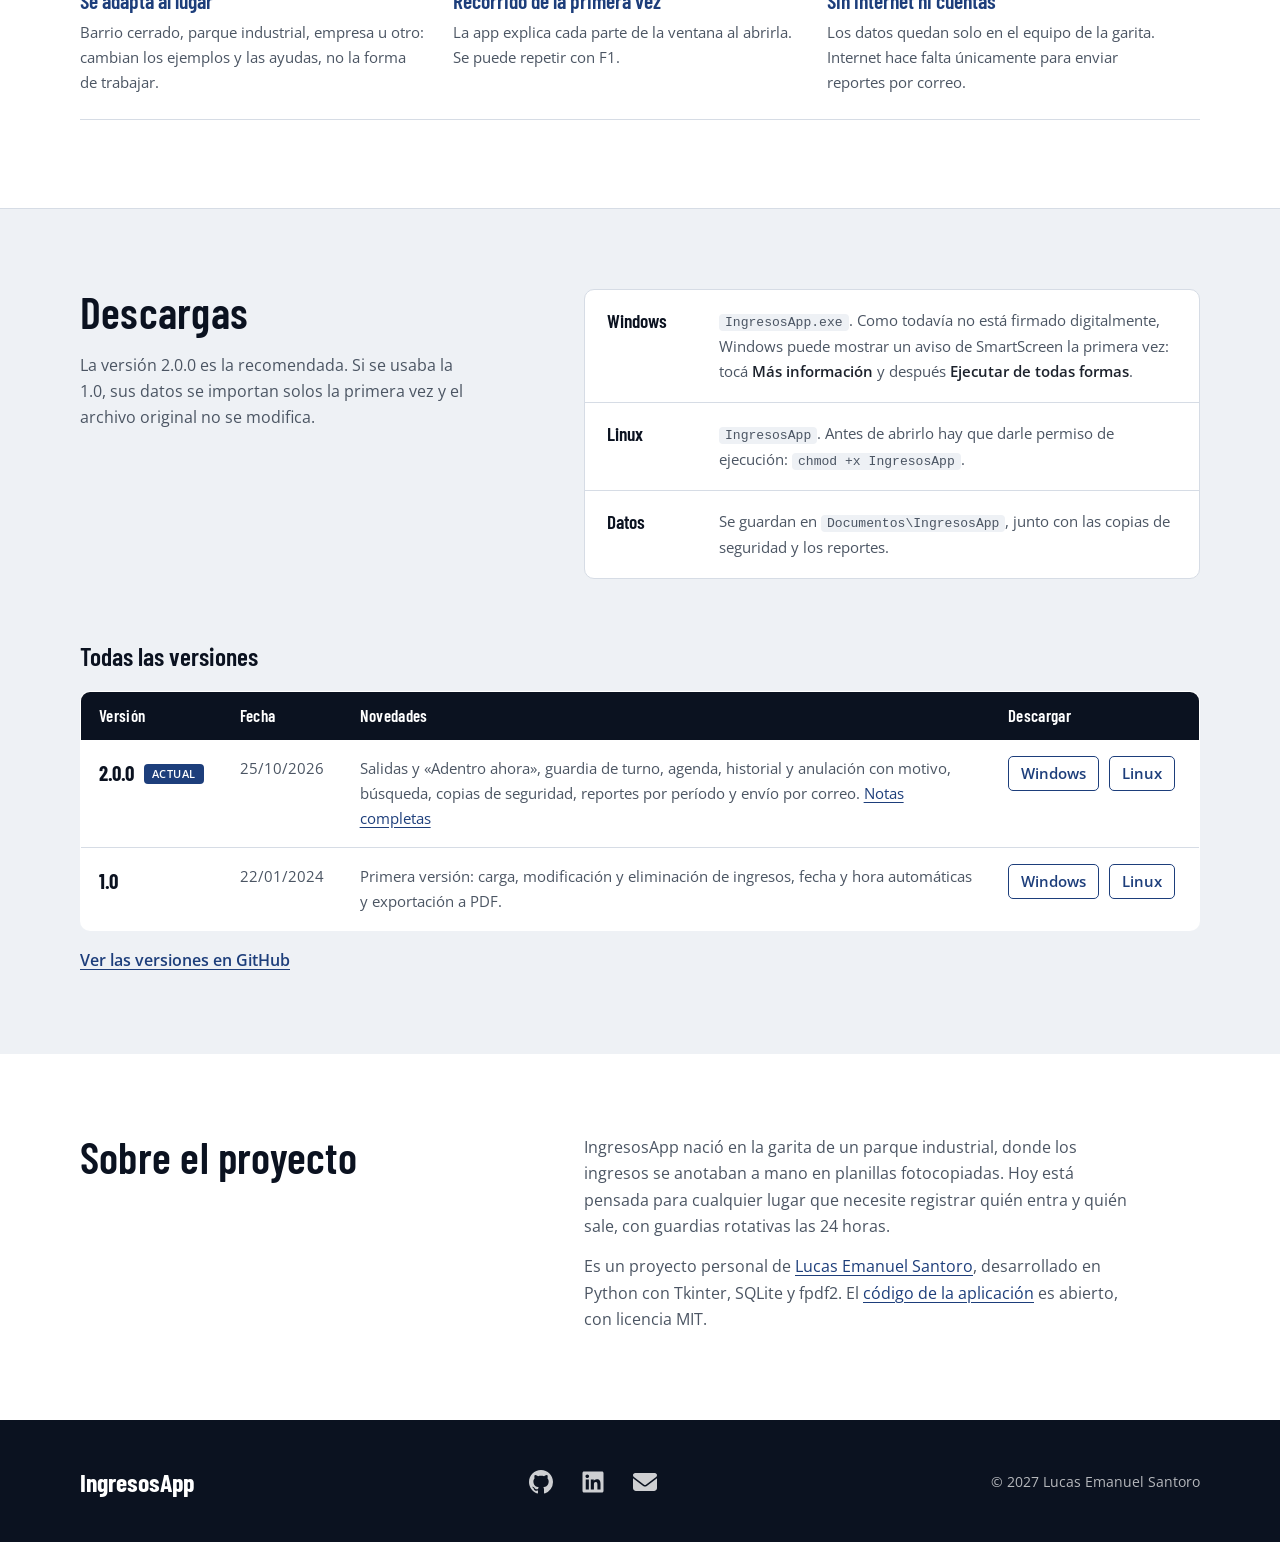
==== commit 117349ce: "Saco la sección Verificar" ====
--- a/index.html
+++ b/index.html
@@ -25,7 +25,7 @@
   <link rel="preconnect" href="https://fonts.googleapis.com" />
   <link rel="preconnect" href="https://fonts.gstatic.com" crossorigin />
   <link href="https://fonts.googleapis.com/css2?family=Barlow+Condensed:wght@500;600;700&family=Open+Sans:wght@400;600&display=swap" rel="stylesheet" />
-  <link rel="stylesheet" href="styles.css?v=4" />
+  <link rel="stylesheet" href="styles.css?v=5" />
 </head>
 <body>
 
@@ -176,10 +176,6 @@
             <div>
               <dt>Datos</dt>
               <dd>Se guardan en <code>Documentos\IngresosApp</code>, junto con las copias de seguridad y los reportes.</dd>
-            </div>
-            <div>
-              <dt>Verificar</dt>
-              <dd>Cada versión publica las huellas SHA-256 de sus archivos y una constancia de que se compiló en GitHub a partir del código abierto.</dd>
             </div>
           </dl>
         </div>
@@ -258,16 +254,6 @@
     </div>
   </footer>
 
-  <script>
-    // Zoom de las capturas: al pasar el mouse, se amplía la zona donde está el puntero.
-    document.querySelectorAll(".zoom").forEach((marco) => {
-      marco.addEventListener("mousemove", (e) => {
-        const r = marco.getBoundingClientRect();
-        marco.style.setProperty("--x", ((e.clientX - r.left) / r.width) * 100 + "%");
-        marco.style.setProperty("--y", ((e.clientY - r.top) / r.height) * 100 + "%");
-      });
-    });
-  </script>
 
 </body>
 </html>
--- a/styles.css
+++ b/styles.css
@@ -314,23 +314,40 @@
   padding: clamp(16px, 3vw, 36px);
 }
 
-/* Marco de cada captura: al pasar el mouse se amplía donde apunta el puntero */
+/* Marco de cada captura: al pasar el mouse, la captura entera se agranda
+   por encima de la página para verla mejor */
+.shot {
+  position: relative;
+}
+
 .zoom {
+  position: relative;
+  border-radius: 6px;
   overflow: hidden;
-  border-radius: 6px;
   box-shadow: 0 14px 30px -14px rgba(11, 18, 32, 0.45);
+  transform-origin: left center;
+  transition: transform 0.3s ease, box-shadow 0.3s ease;
+}
+
+.moment--flip .zoom {
+  transform-origin: right center;
 }
 
 .zoom img {
   width: 100%;
   height: auto;
-  transform-origin: var(--x, 50%) var(--y, 50%);
-  transition: transform 0.25s ease;
-}
-
-@media (hover: hover) and (pointer: fine) {
-  .zoom { cursor: zoom-in; }
-  .zoom:hover img { transform: scale(2.2); }
+}
+
+@media (hover: hover) and (pointer: fine) and (min-width: 860px) {
+  .shot:hover { z-index: 5; }
+
+  .zoom:hover {
+    transform: scale(1.45);
+    box-shadow: 0 30px 60px -20px rgba(11, 18, 32, 0.55);
+  }
+
+  .shot--dialog .zoom,
+  .shot--dialog .zoom:hover { transform-origin: center; }
 }
 
 .shot--paper .zoom,
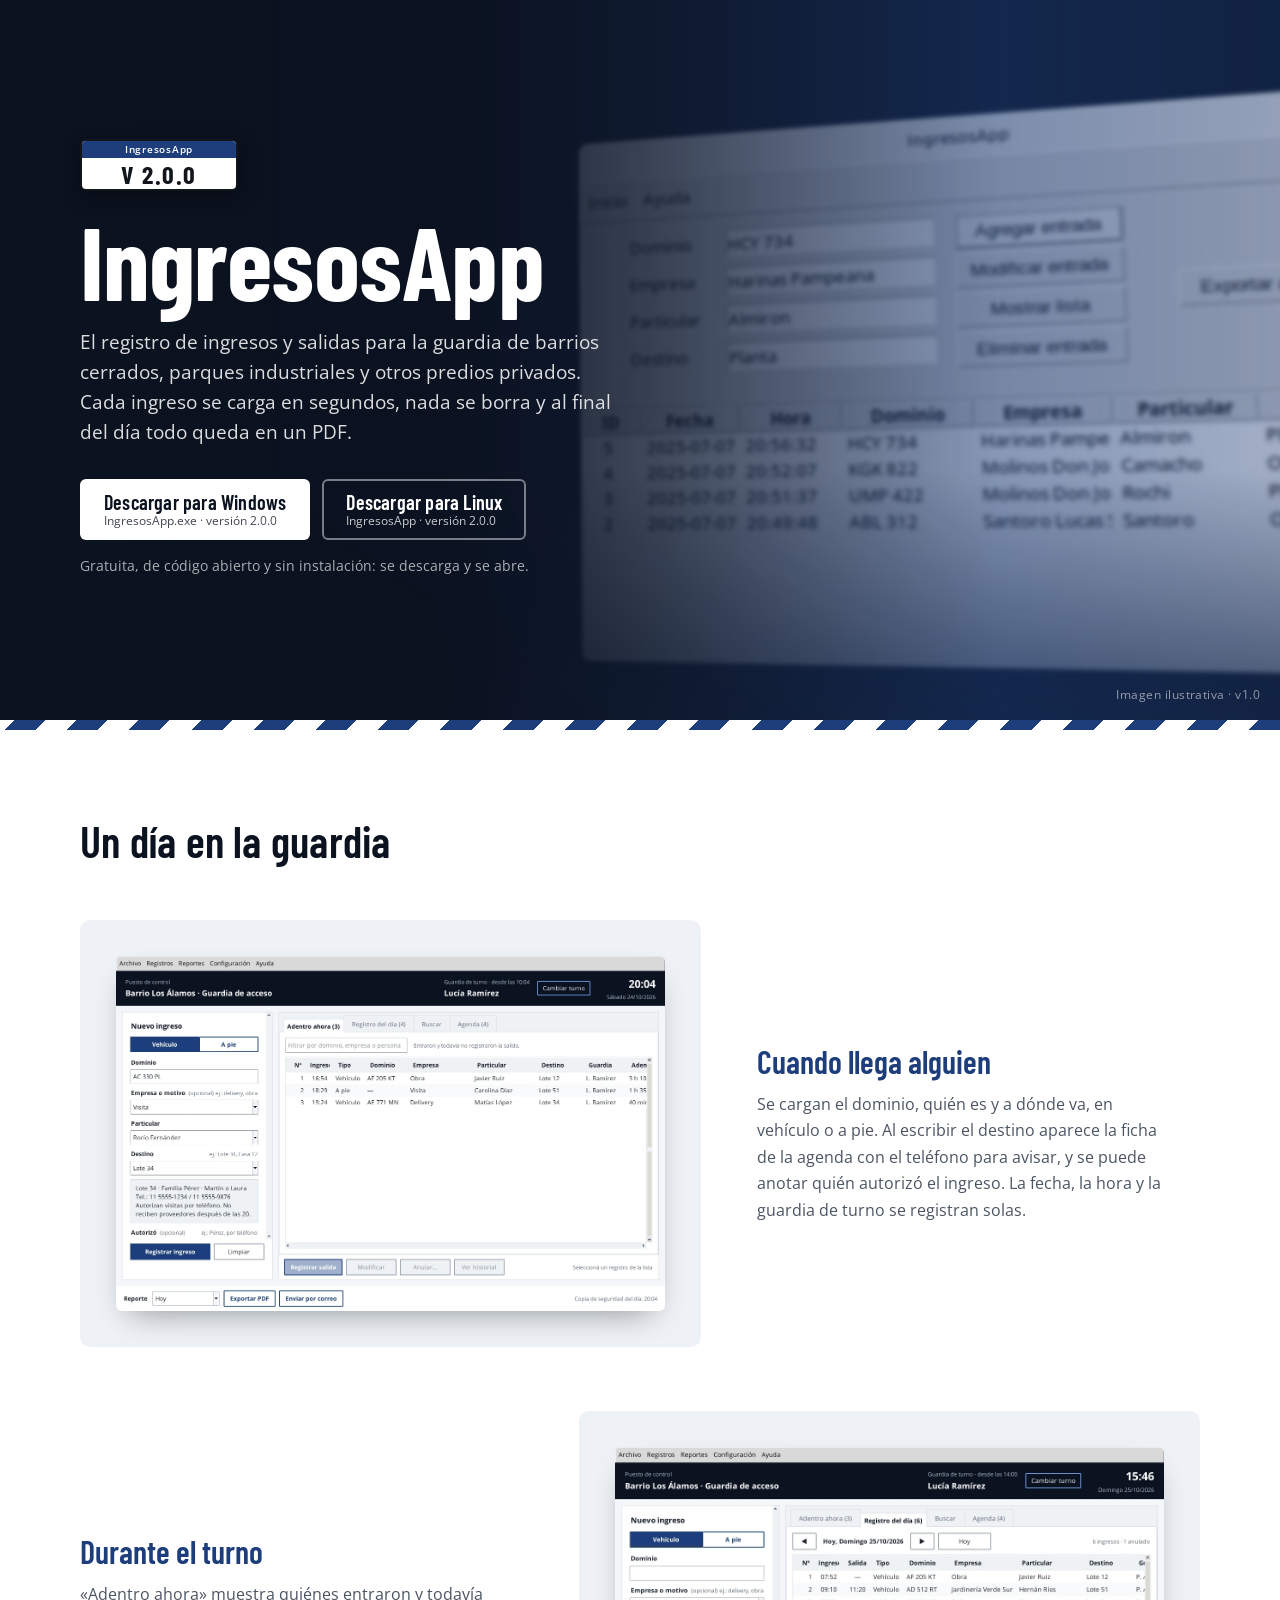
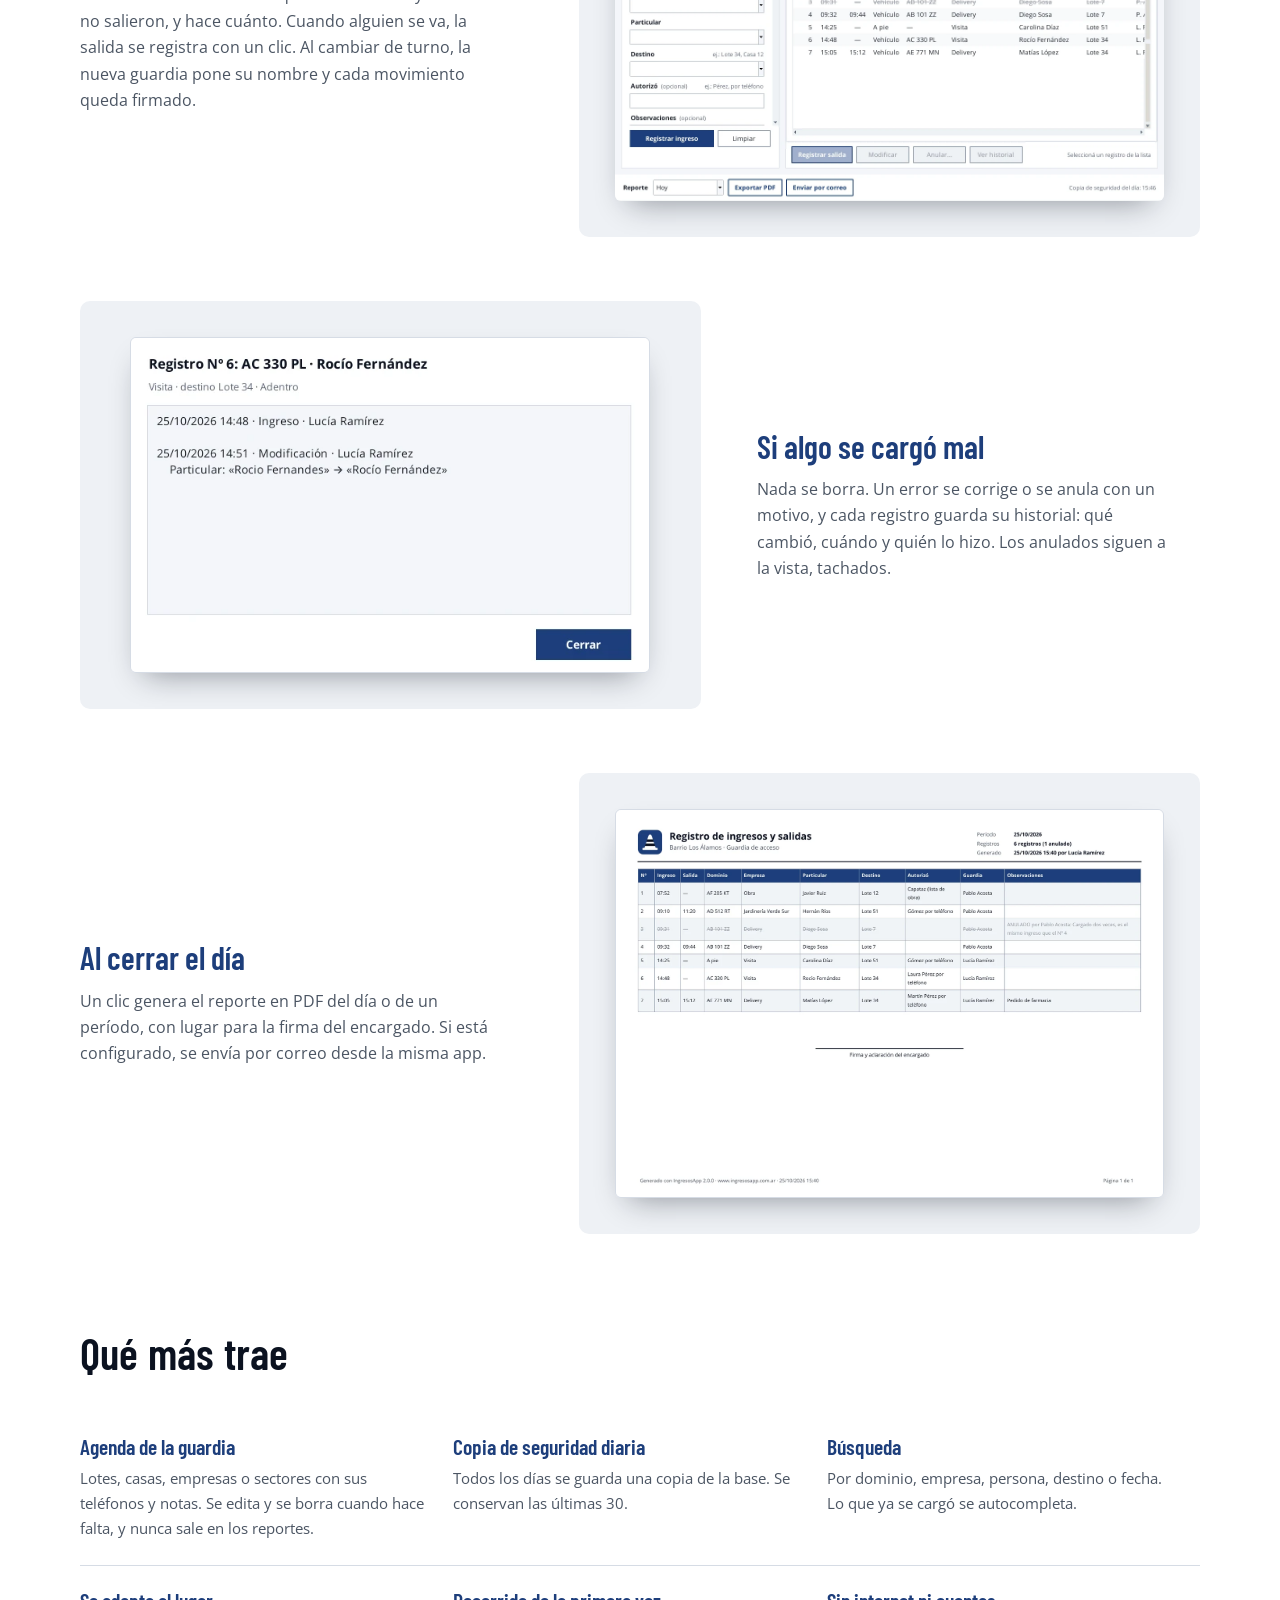
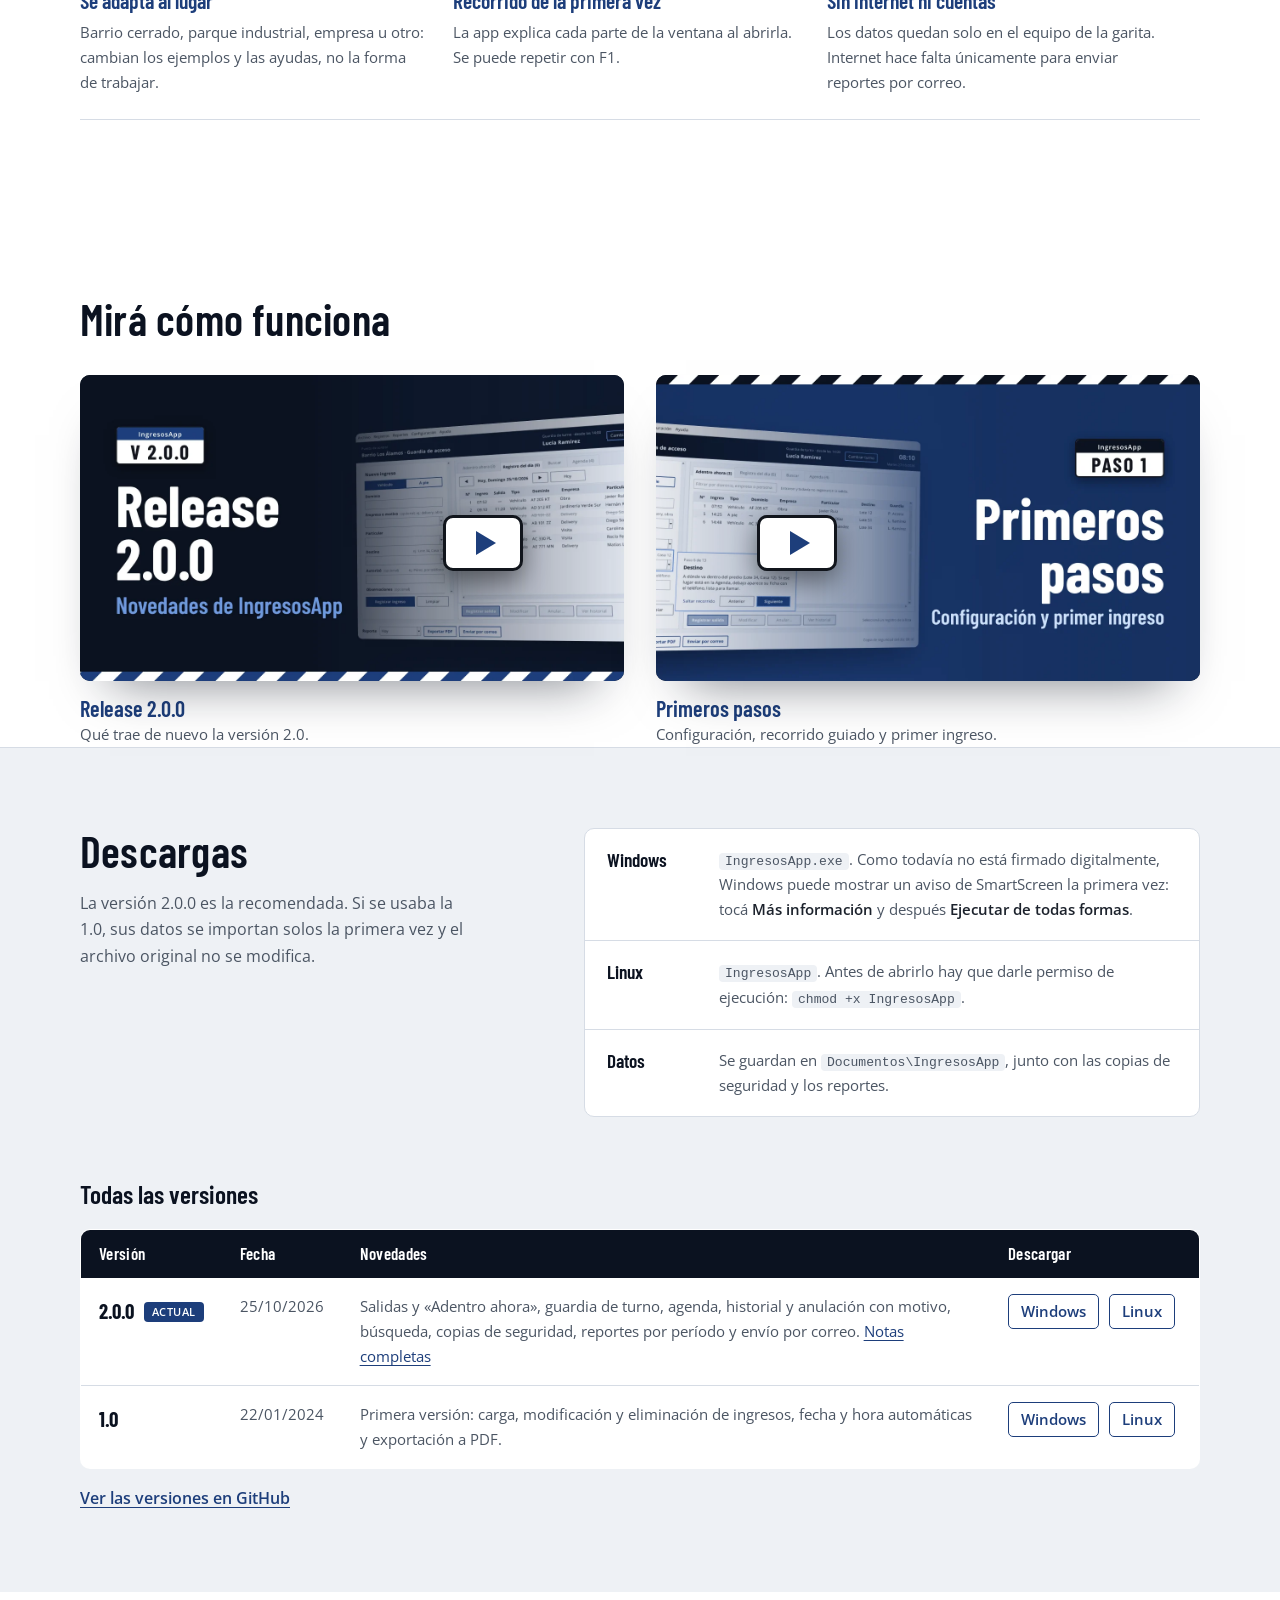
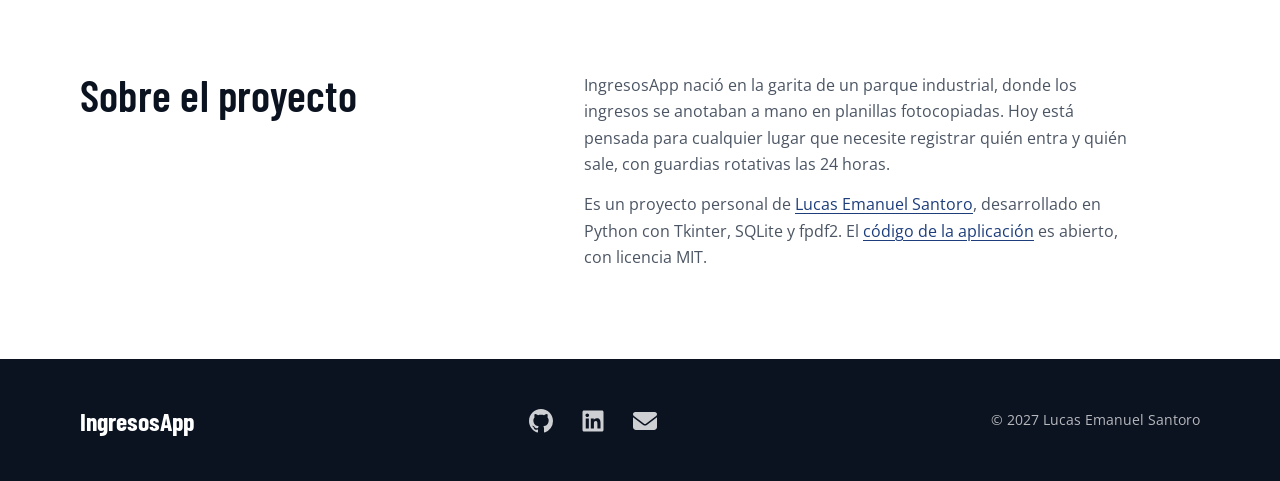
==== commit dbba8cdc: "Sección de videos: Release 2.0.0 y Primeros pasos" ====
--- a/index.html
+++ b/index.html
@@ -25,7 +25,7 @@
   <link rel="preconnect" href="https://fonts.googleapis.com" />
   <link rel="preconnect" href="https://fonts.gstatic.com" crossorigin />
   <link href="https://fonts.googleapis.com/css2?family=Barlow+Condensed:wght@500;600;700&family=Open+Sans:wght@400;600&display=swap" rel="stylesheet" />
-  <link rel="stylesheet" href="styles.css?v=5" />
+  <link rel="stylesheet" href="styles.css?v=7" />
 </head>
 <body>
 
@@ -152,6 +152,33 @@
             <p>Los datos quedan solo en el equipo de la garita. Internet hace falta únicamente para enviar reportes por correo.</p>
           </li>
         </ul>
+      </div>
+    </section>
+
+    <!-- Video: muestra la miniatura y carga YouTube recién al tocar play -->
+    <section class="video" aria-labelledby="video-title">
+      <div class="wrap">
+        <h2 id="video-title" class="section-heading">Mirá cómo funciona</h2>
+        <div class="video-grid">
+          <figure class="video-item">
+            <div class="video-frame" data-video="bX38SkS5rfk" data-title="IngresosApp: release 2.0.0">
+              <button class="video-play" type="button" aria-label="Reproducir el video: Release 2.0.0, novedades de IngresosApp">
+                <img src="img/video-release.webp" width="1280" height="720" loading="lazy" decoding="async" alt="" />
+                <span class="video-icon" aria-hidden="true"></span>
+              </button>
+            </div>
+            <figcaption><strong>Release 2.0.0</strong> Qué trae de nuevo la versión 2.0.</figcaption>
+          </figure>
+          <figure class="video-item">
+            <div class="video-frame" data-video="VO3JBGCykxQ" data-title="IngresosApp: primeros pasos">
+              <button class="video-play video-play--left" type="button" aria-label="Reproducir el video: Primeros pasos con IngresosApp">
+                <img src="img/video-primeros-pasos.webp" width="1280" height="720" loading="lazy" decoding="async" alt="" />
+                <span class="video-icon" aria-hidden="true"></span>
+              </button>
+            </div>
+            <figcaption><strong>Primeros pasos</strong> Configuración, recorrido guiado y primer ingreso.</figcaption>
+          </figure>
+        </div>
       </div>
     </section>
 
@@ -254,6 +281,20 @@
     </div>
   </footer>
 
+  <script>
+    // El video de YouTube se carga recién cuando alguien toca play.
+    document.querySelectorAll(".video-frame").forEach((marco) => {
+      marco.querySelector(".video-play").addEventListener("click", () => {
+        const iframe = document.createElement("iframe");
+        iframe.src = "https://www.youtube-nocookie.com/embed/" + marco.dataset.video + "?autoplay=1&rel=0";
+        iframe.title = marco.dataset.title;
+        iframe.allow = "autoplay; encrypted-media; picture-in-picture; fullscreen";
+        iframe.allowFullscreen = true;
+        marco.replaceChildren(iframe);
+      });
+    });
+  </script>
+
 
 </body>
 </html>
--- a/styles.css
+++ b/styles.css
@@ -274,6 +274,105 @@
 }
 
 /* ==========================================================
+   Video
+   ========================================================== */
+.video {
+  padding: 88px 0 0;
+}
+
+.video .section-heading {
+  margin-bottom: 32px;
+}
+
+.video-grid {
+  display: grid;
+  gap: 32px;
+}
+
+@media (min-width: 860px) {
+  .video-grid { grid-template-columns: 1fr 1fr; }
+}
+
+.video-item figcaption {
+  margin-top: 14px;
+  color: var(--ink-soft);
+  font-size: 0.95rem;
+}
+
+.video-item figcaption strong {
+  display: block;
+  font-family: var(--display);
+  font-size: 1.4rem;
+  font-weight: 600;
+  line-height: 1.2;
+  color: var(--blue);
+}
+
+.video-frame {
+  position: relative;
+  aspect-ratio: 16 / 9;
+  overflow: hidden;
+  border-radius: 10px;
+  background: var(--night);
+  box-shadow: 0 30px 50px -30px rgba(11, 18, 32, 0.55);
+}
+
+.video-frame iframe,
+.video-play,
+.video-play img {
+  display: block;
+  width: 100%;
+  height: 100%;
+  border: 0;
+}
+
+.video-play {
+  position: relative;
+  padding: 0;
+  background: none;
+  cursor: pointer;
+}
+
+.video-play img { object-fit: cover; }
+
+/* Botón de play con la forma de la patente: blanco, borde oscuro */
+/* Sobre la captura de la miniatura, sin tapar el título */
+.video-icon {
+  position: absolute;
+  left: 74%;
+  top: 55%;
+  width: 80px;
+  height: 56px;
+  transform: translate(-50%, -50%);
+  background: #fff;
+  border: 3px solid #11151c;
+  border-radius: 10px;
+  box-shadow: 0 10px 26px rgba(0, 0, 0, 0.45);
+  transition: background-color 0.15s ease, transform 0.15s ease;
+}
+
+.video-icon::after {
+  content: "";
+  position: absolute;
+  left: 50%;
+  top: 50%;
+  transform: translate(-35%, -50%);
+  border-style: solid;
+  border-width: 12px 0 12px 20px;
+  border-color: transparent transparent transparent var(--blue);
+}
+
+/* En "Primeros pasos" la captura está a la izquierda */
+.video-play--left .video-icon { left: 26%; }
+
+.video-play:hover .video-icon { background: #dfe8f6; transform: translate(-50%, -50%) scale(1.06); }
+
+.video-play:focus-visible {
+  outline: 3px solid var(--signal);
+  outline-offset: -3px;
+}
+
+/* ==========================================================
    Un día en la guardia
    ========================================================== */
 .day {
@@ -684,6 +783,10 @@
   .hero-inner { padding: 56px 0 200px; }
 
   .btn { width: 100%; }
+
+  .video { padding-top: 64px; }
+  .video-icon { width: 64px; height: 44px; }
+  .video-icon::after { border-width: 11px 0 11px 18px; }
 
   .day { padding: 64px 0 72px; }
   .day .section-heading { margin-bottom: 36px; }
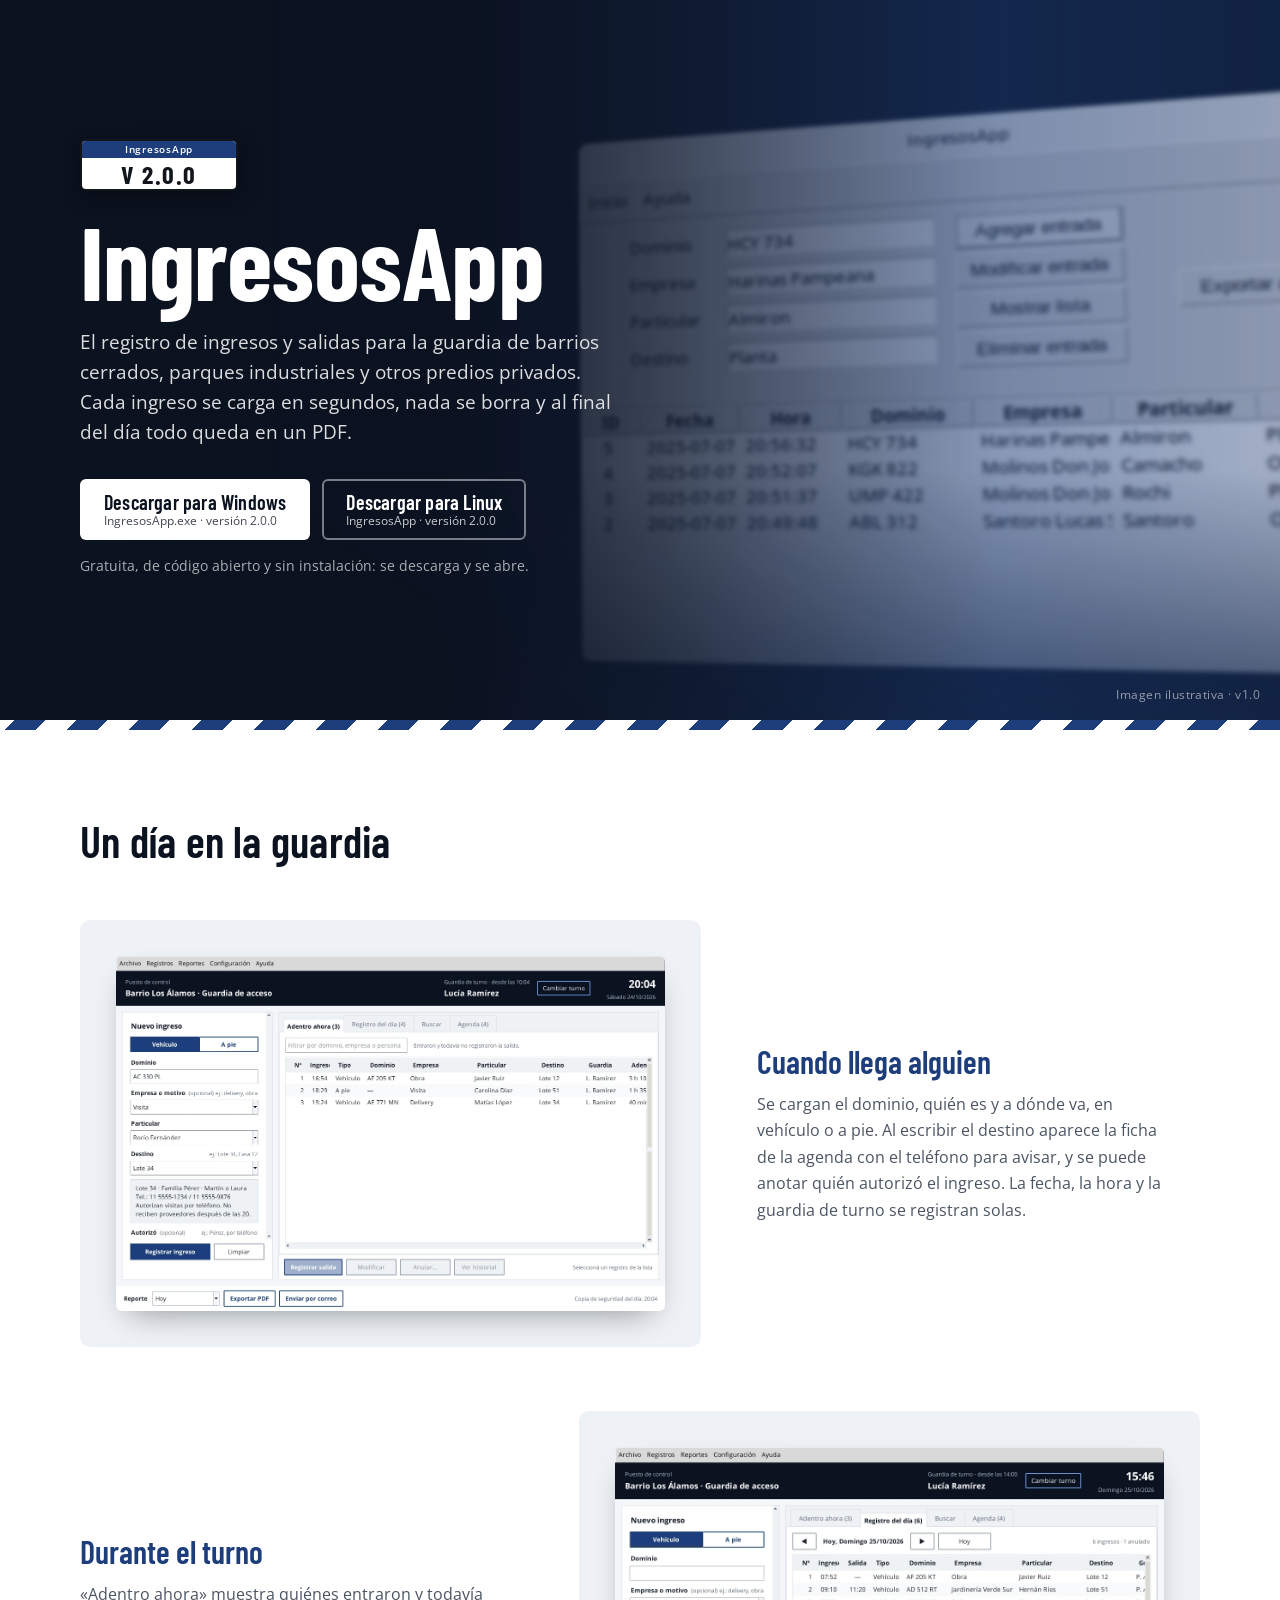
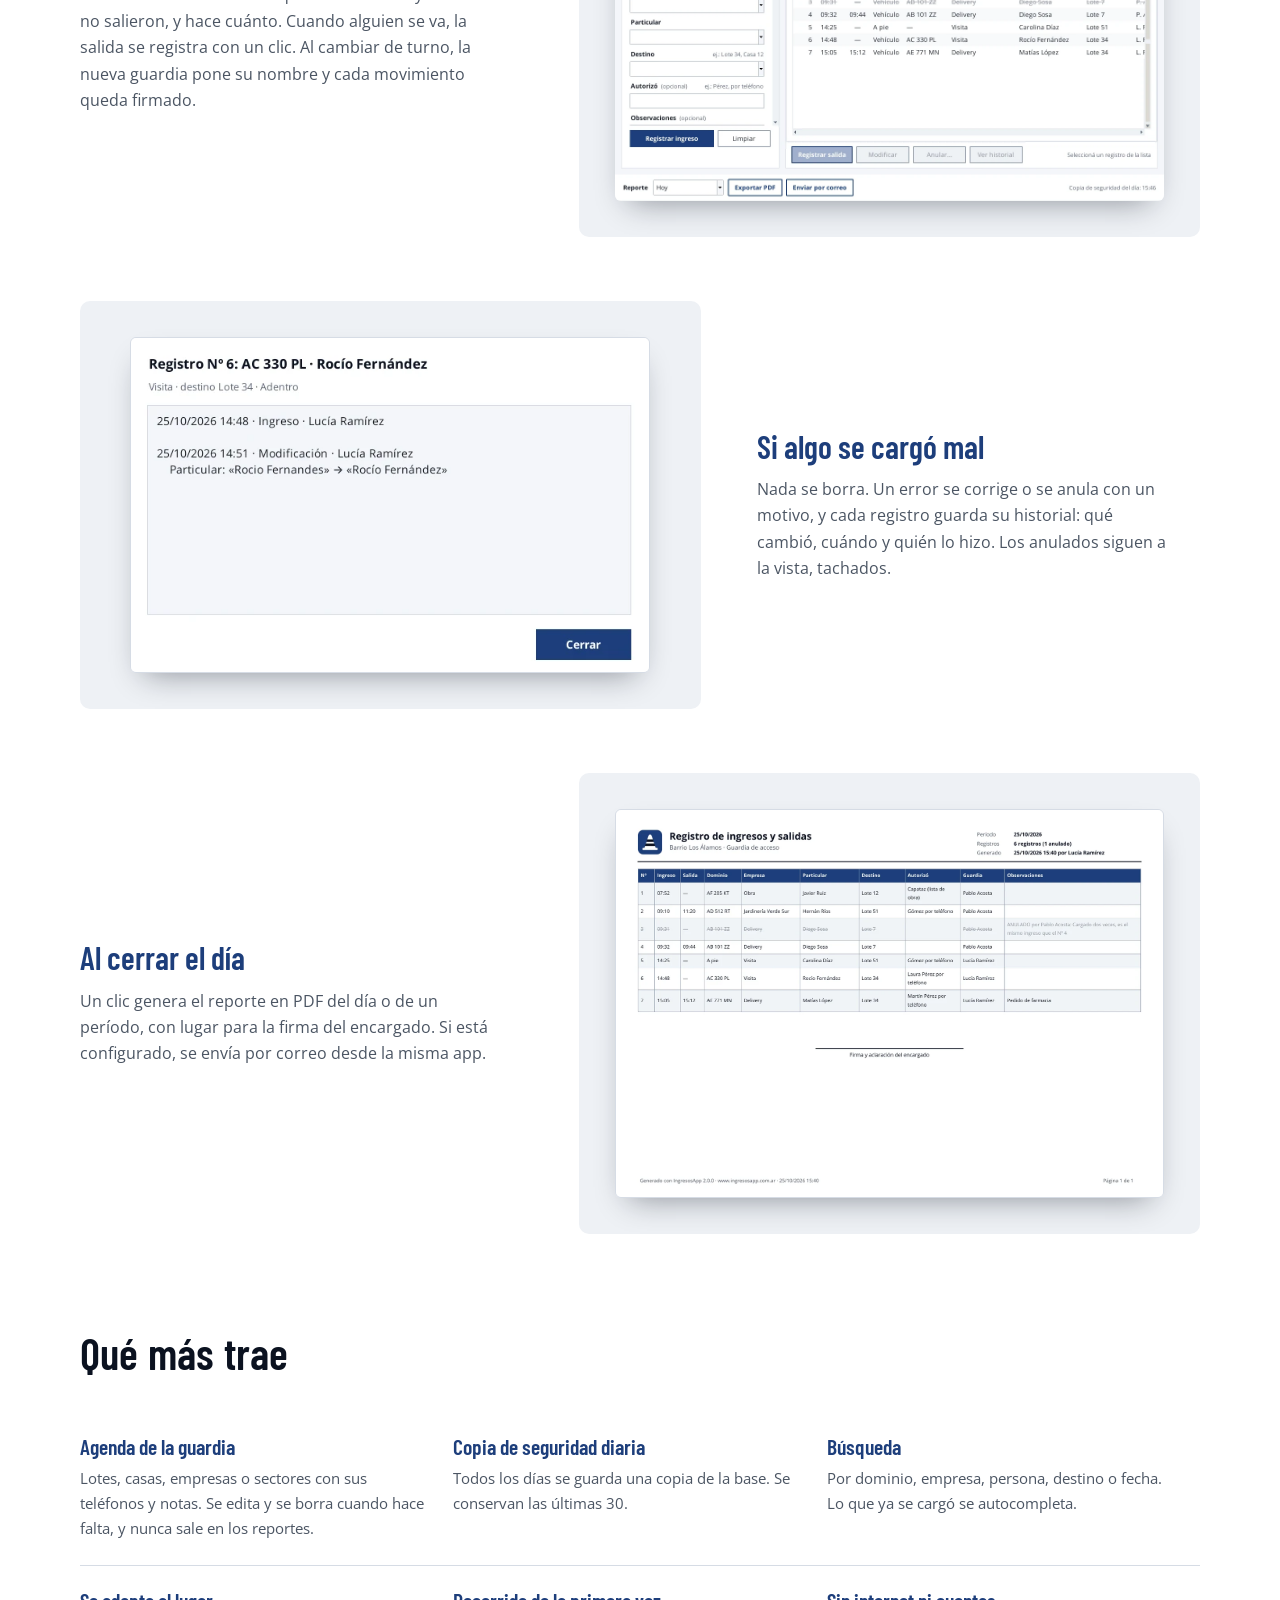
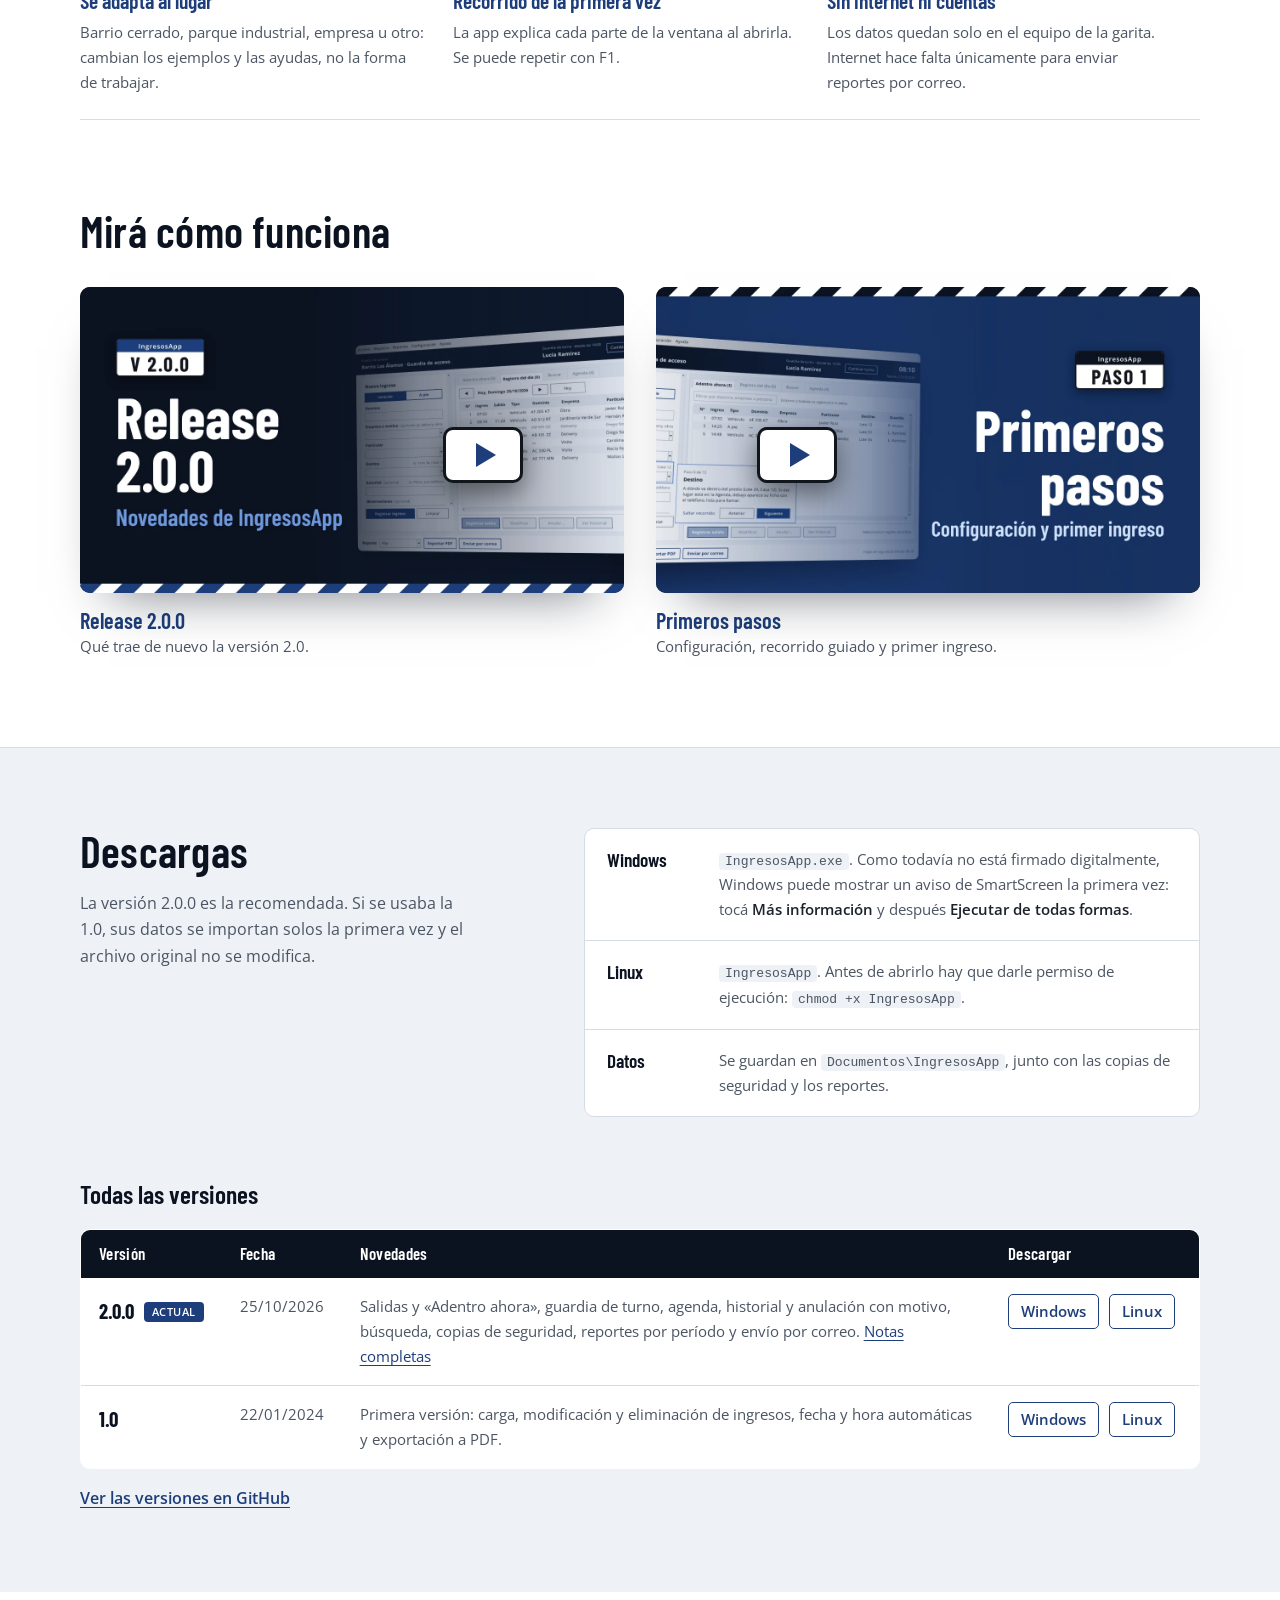
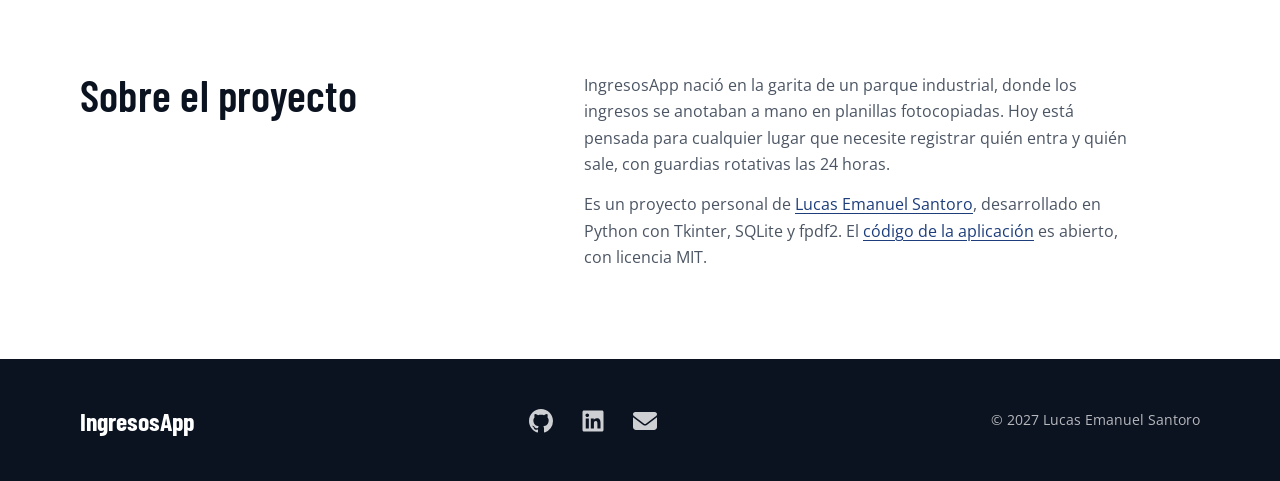
==== commit 5b961181: "Orden de los videos y espacio antes de Descargas" ====
--- a/index.html
+++ b/index.html
@@ -161,7 +161,7 @@
         <h2 id="video-title" class="section-heading">Mirá cómo funciona</h2>
         <div class="video-grid">
           <figure class="video-item">
-            <div class="video-frame" data-video="bX38SkS5rfk" data-title="IngresosApp: release 2.0.0">
+            <div class="video-frame" data-video="VO3JBGCykxQ" data-title="IngresosApp: release 2.0.0">
               <button class="video-play" type="button" aria-label="Reproducir el video: Release 2.0.0, novedades de IngresosApp">
                 <img src="img/video-release.webp" width="1280" height="720" loading="lazy" decoding="async" alt="" />
                 <span class="video-icon" aria-hidden="true"></span>
@@ -170,7 +170,7 @@
             <figcaption><strong>Release 2.0.0</strong> Qué trae de nuevo la versión 2.0.</figcaption>
           </figure>
           <figure class="video-item">
-            <div class="video-frame" data-video="VO3JBGCykxQ" data-title="IngresosApp: primeros pasos">
+            <div class="video-frame" data-video="bX38SkS5rfk" data-title="IngresosApp: primeros pasos">
               <button class="video-play video-play--left" type="button" aria-label="Reproducir el video: Primeros pasos con IngresosApp">
                 <img src="img/video-primeros-pasos.webp" width="1280" height="720" loading="lazy" decoding="async" alt="" />
                 <span class="video-icon" aria-hidden="true"></span>
--- a/styles.css
+++ b/styles.css
@@ -277,7 +277,7 @@
    Video
    ========================================================== */
 .video {
-  padding: 88px 0 0;
+  padding: 0 0 88px;
 }
 
 .video .section-heading {
@@ -784,7 +784,7 @@
 
   .btn { width: 100%; }
 
-  .video { padding-top: 64px; }
+  .video { padding-bottom: 64px; }
   .video-icon { width: 64px; height: 44px; }
   .video-icon::after { border-width: 11px 0 11px 18px; }
 
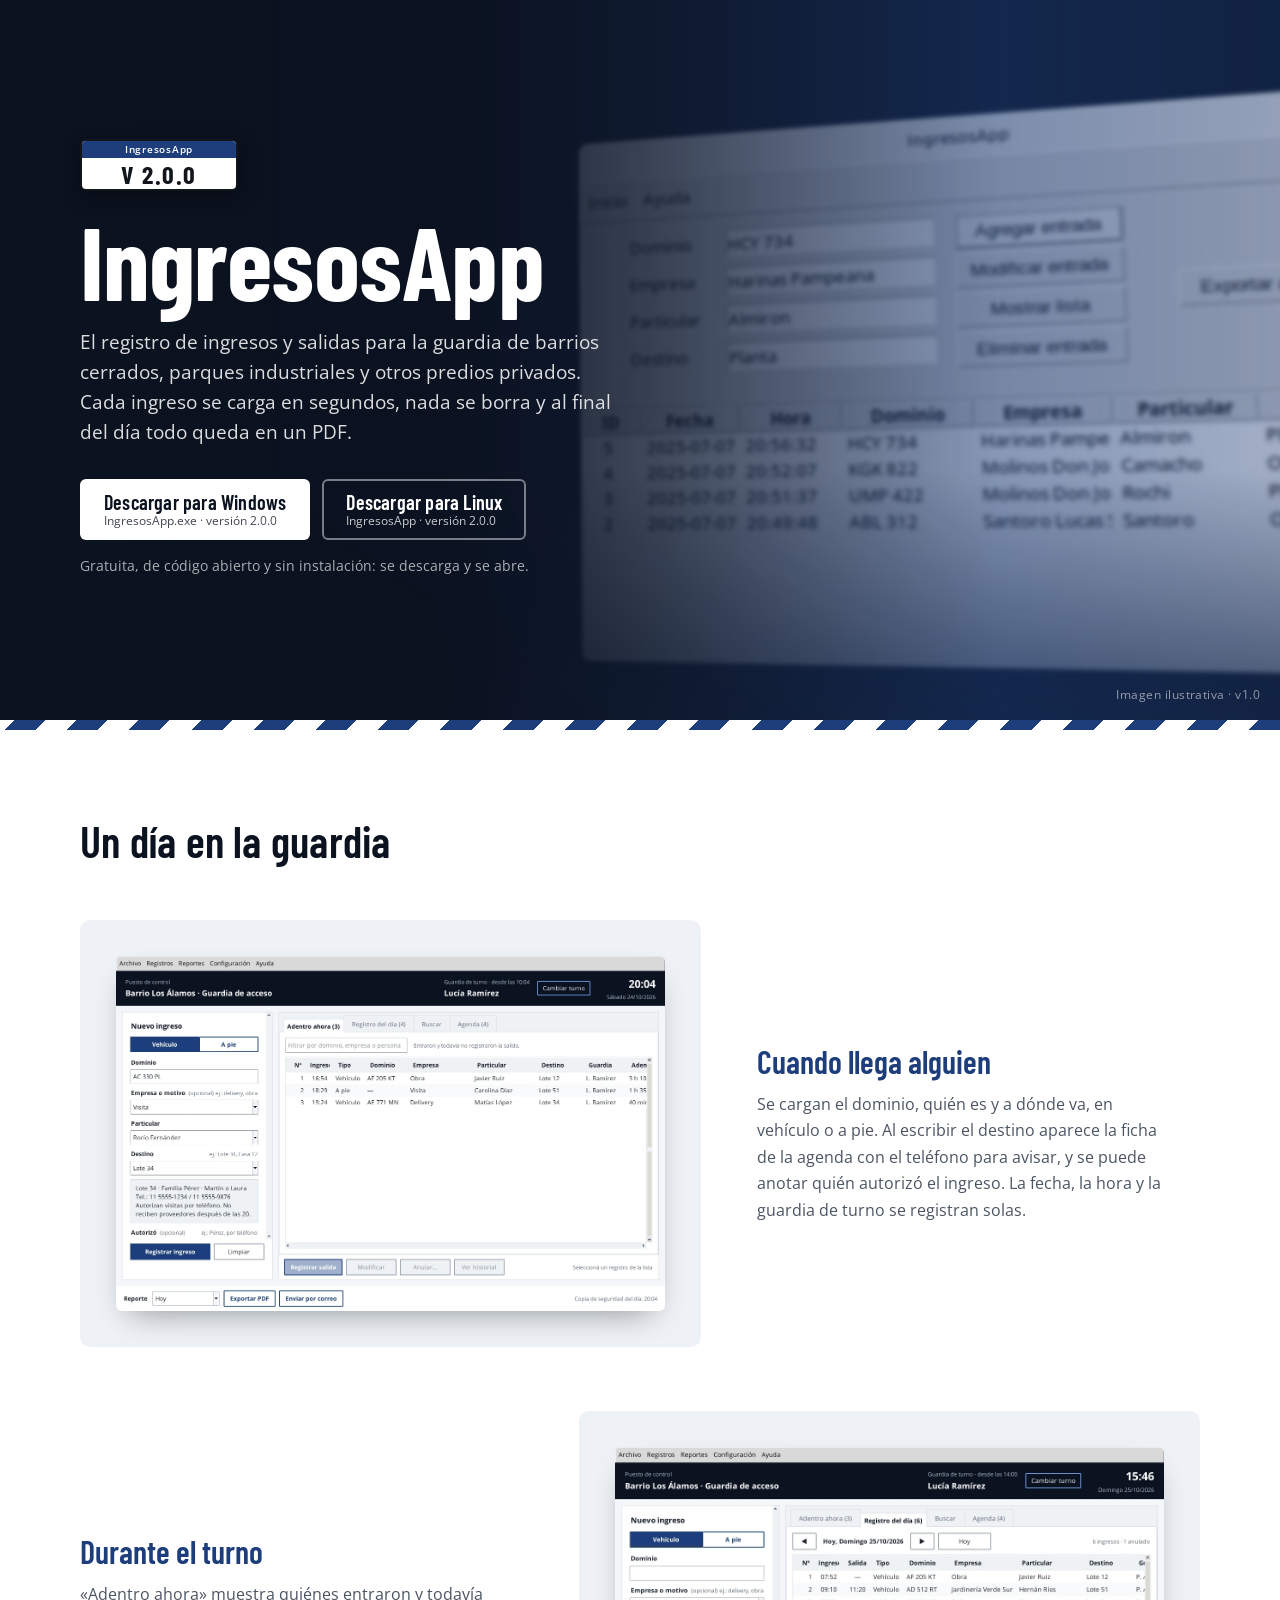
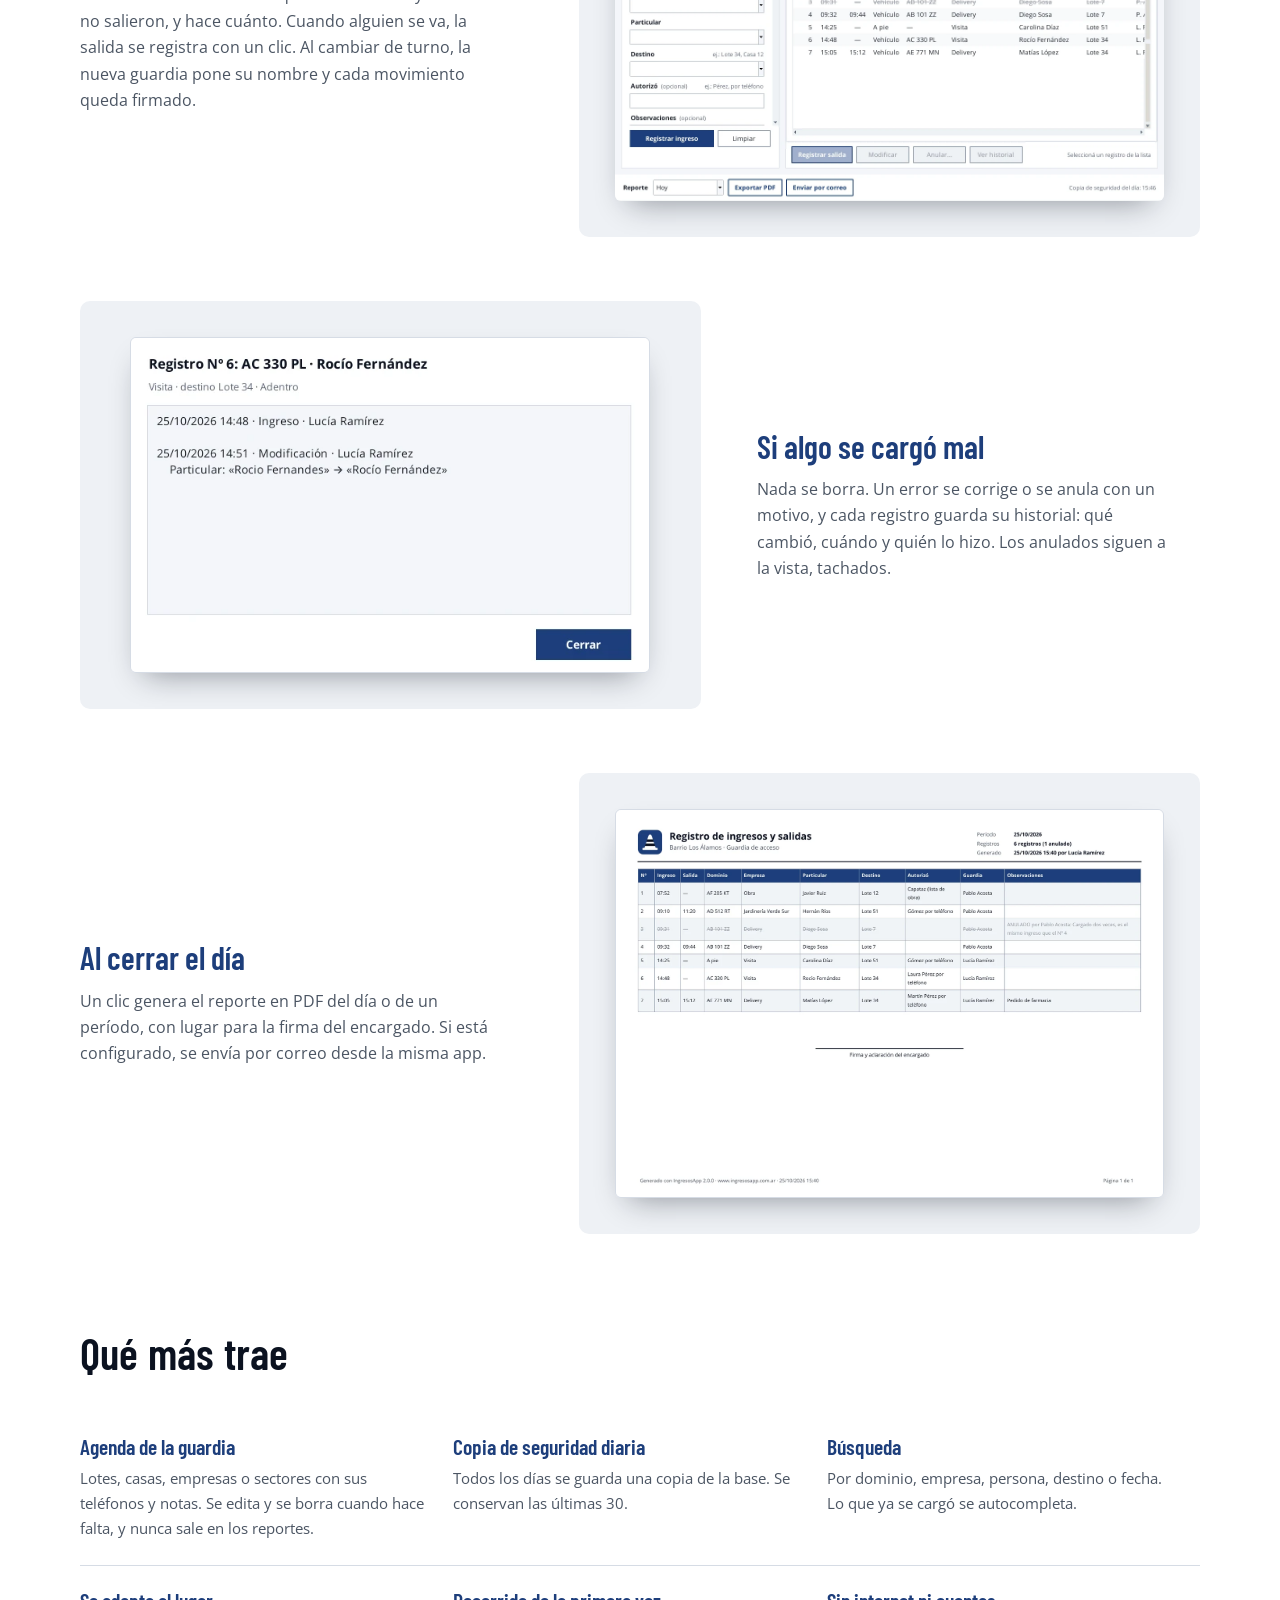
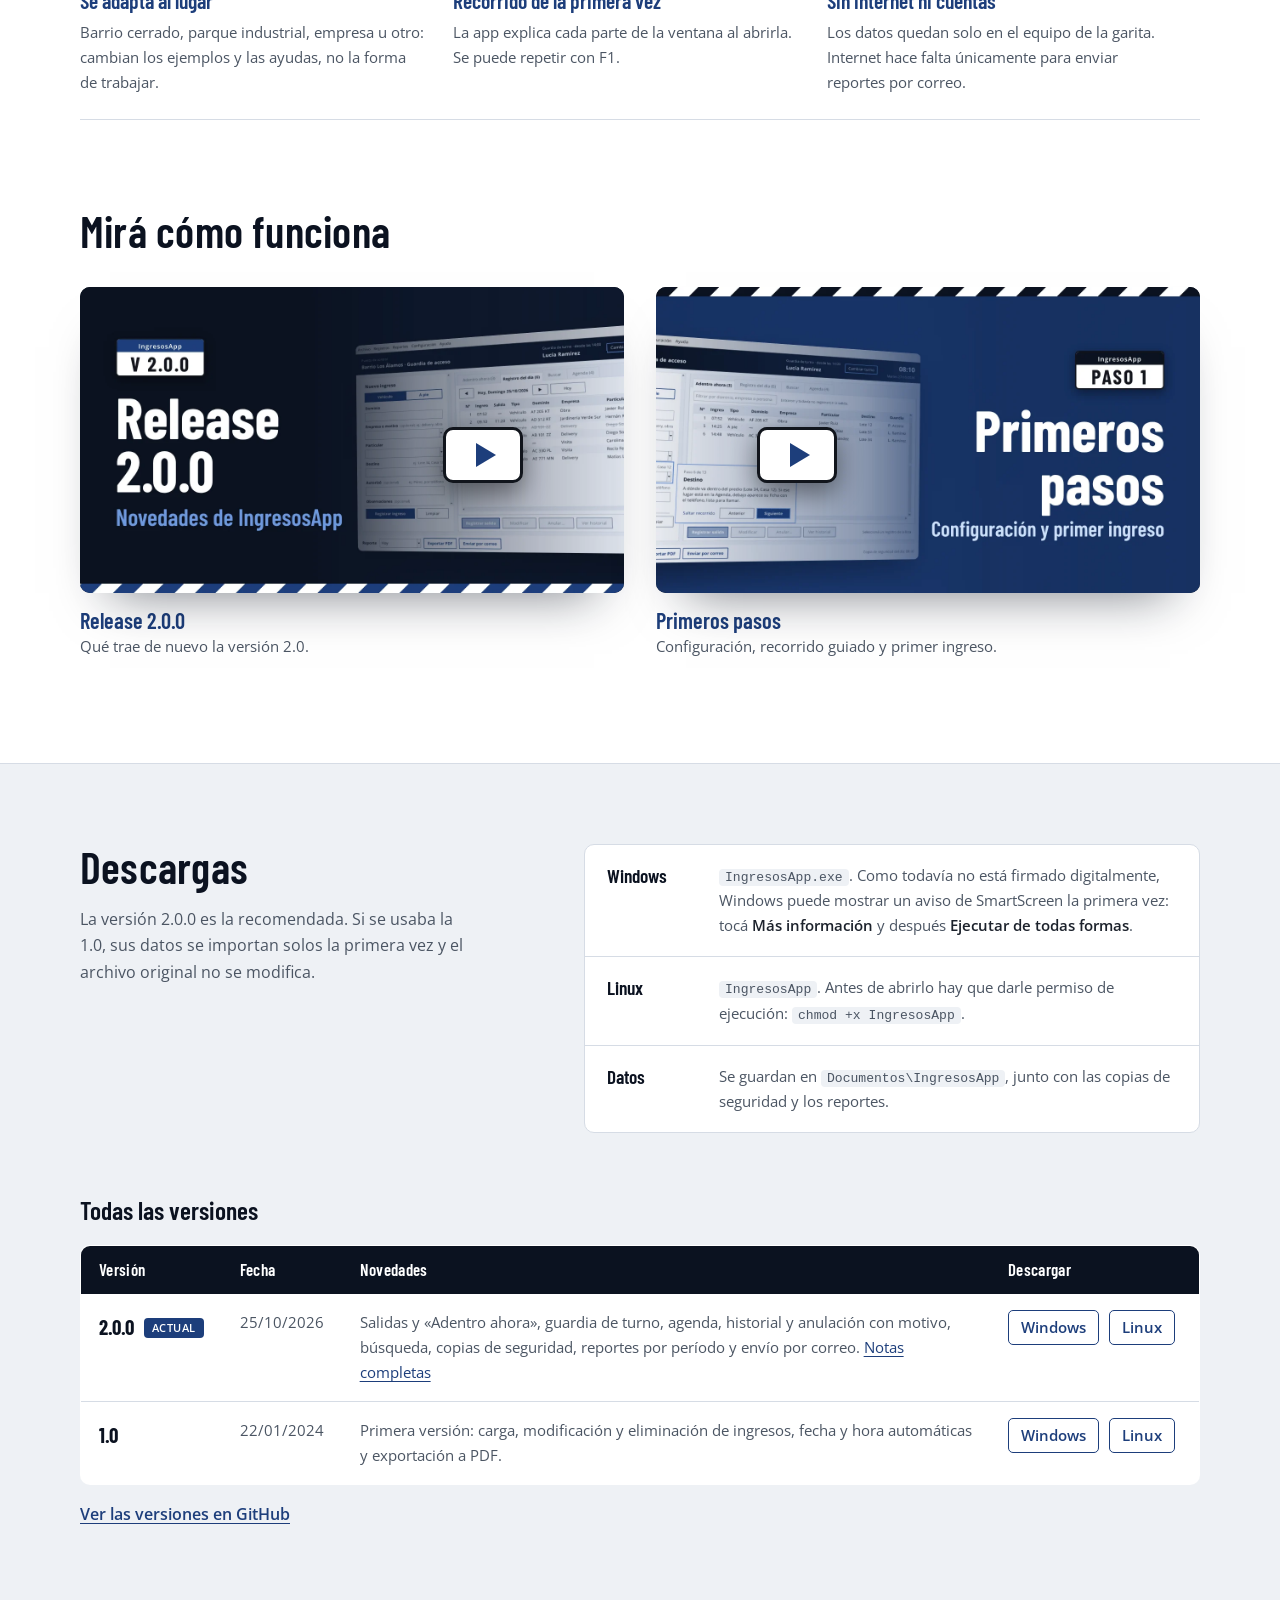
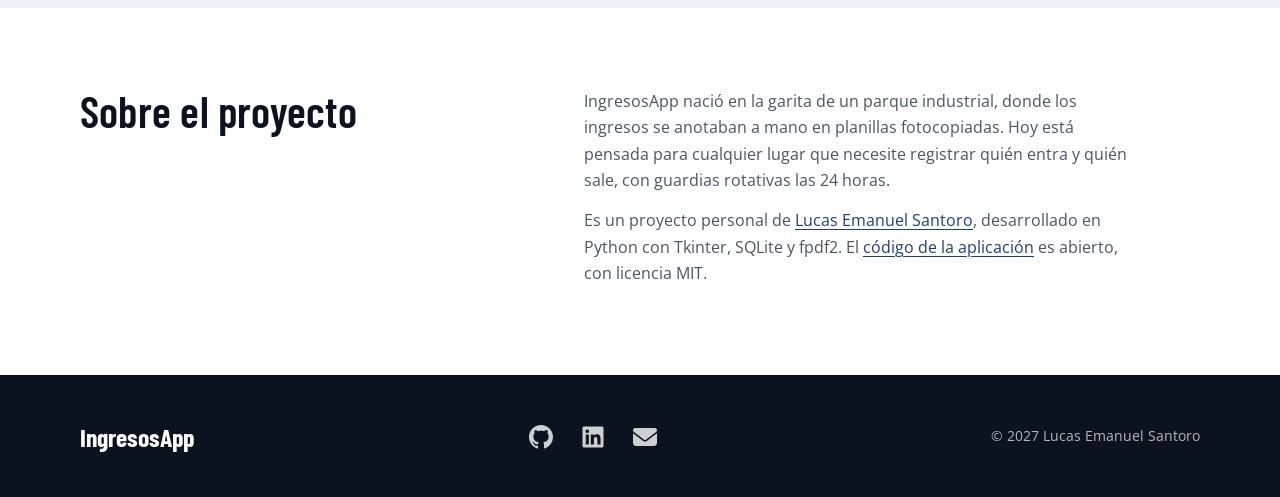
==== commit 6f078123: "Orden correcto de los videos y espacio antes de Descargas" ====
--- a/index.html
+++ b/index.html
@@ -25,7 +25,7 @@
   <link rel="preconnect" href="https://fonts.googleapis.com" />
   <link rel="preconnect" href="https://fonts.gstatic.com" crossorigin />
   <link href="https://fonts.googleapis.com/css2?family=Barlow+Condensed:wght@500;600;700&family=Open+Sans:wght@400;600&display=swap" rel="stylesheet" />
-  <link rel="stylesheet" href="styles.css?v=7" />
+  <link rel="stylesheet" href="styles.css?v=8" />
 </head>
 <body>
 
@@ -161,7 +161,7 @@
         <h2 id="video-title" class="section-heading">Mirá cómo funciona</h2>
         <div class="video-grid">
           <figure class="video-item">
-            <div class="video-frame" data-video="VO3JBGCykxQ" data-title="IngresosApp: release 2.0.0">
+            <div class="video-frame" data-video="bX38SkS5rfk" data-title="IngresosApp: release 2.0.0">
               <button class="video-play" type="button" aria-label="Reproducir el video: Release 2.0.0, novedades de IngresosApp">
                 <img src="img/video-release.webp" width="1280" height="720" loading="lazy" decoding="async" alt="" />
                 <span class="video-icon" aria-hidden="true"></span>
@@ -170,7 +170,7 @@
             <figcaption><strong>Release 2.0.0</strong> Qué trae de nuevo la versión 2.0.</figcaption>
           </figure>
           <figure class="video-item">
-            <div class="video-frame" data-video="bX38SkS5rfk" data-title="IngresosApp: primeros pasos">
+            <div class="video-frame" data-video="VO3JBGCykxQ" data-title="IngresosApp: primeros pasos">
               <button class="video-play video-play--left" type="button" aria-label="Reproducir el video: Primeros pasos con IngresosApp">
                 <img src="img/video-primeros-pasos.webp" width="1280" height="720" loading="lazy" decoding="async" alt="" />
                 <span class="video-icon" aria-hidden="true"></span>
--- a/styles.css
+++ b/styles.css
@@ -277,7 +277,7 @@
    Video
    ========================================================== */
 .video {
-  padding: 0 0 88px;
+  padding: 0 0 104px;
 }
 
 .video .section-heading {
